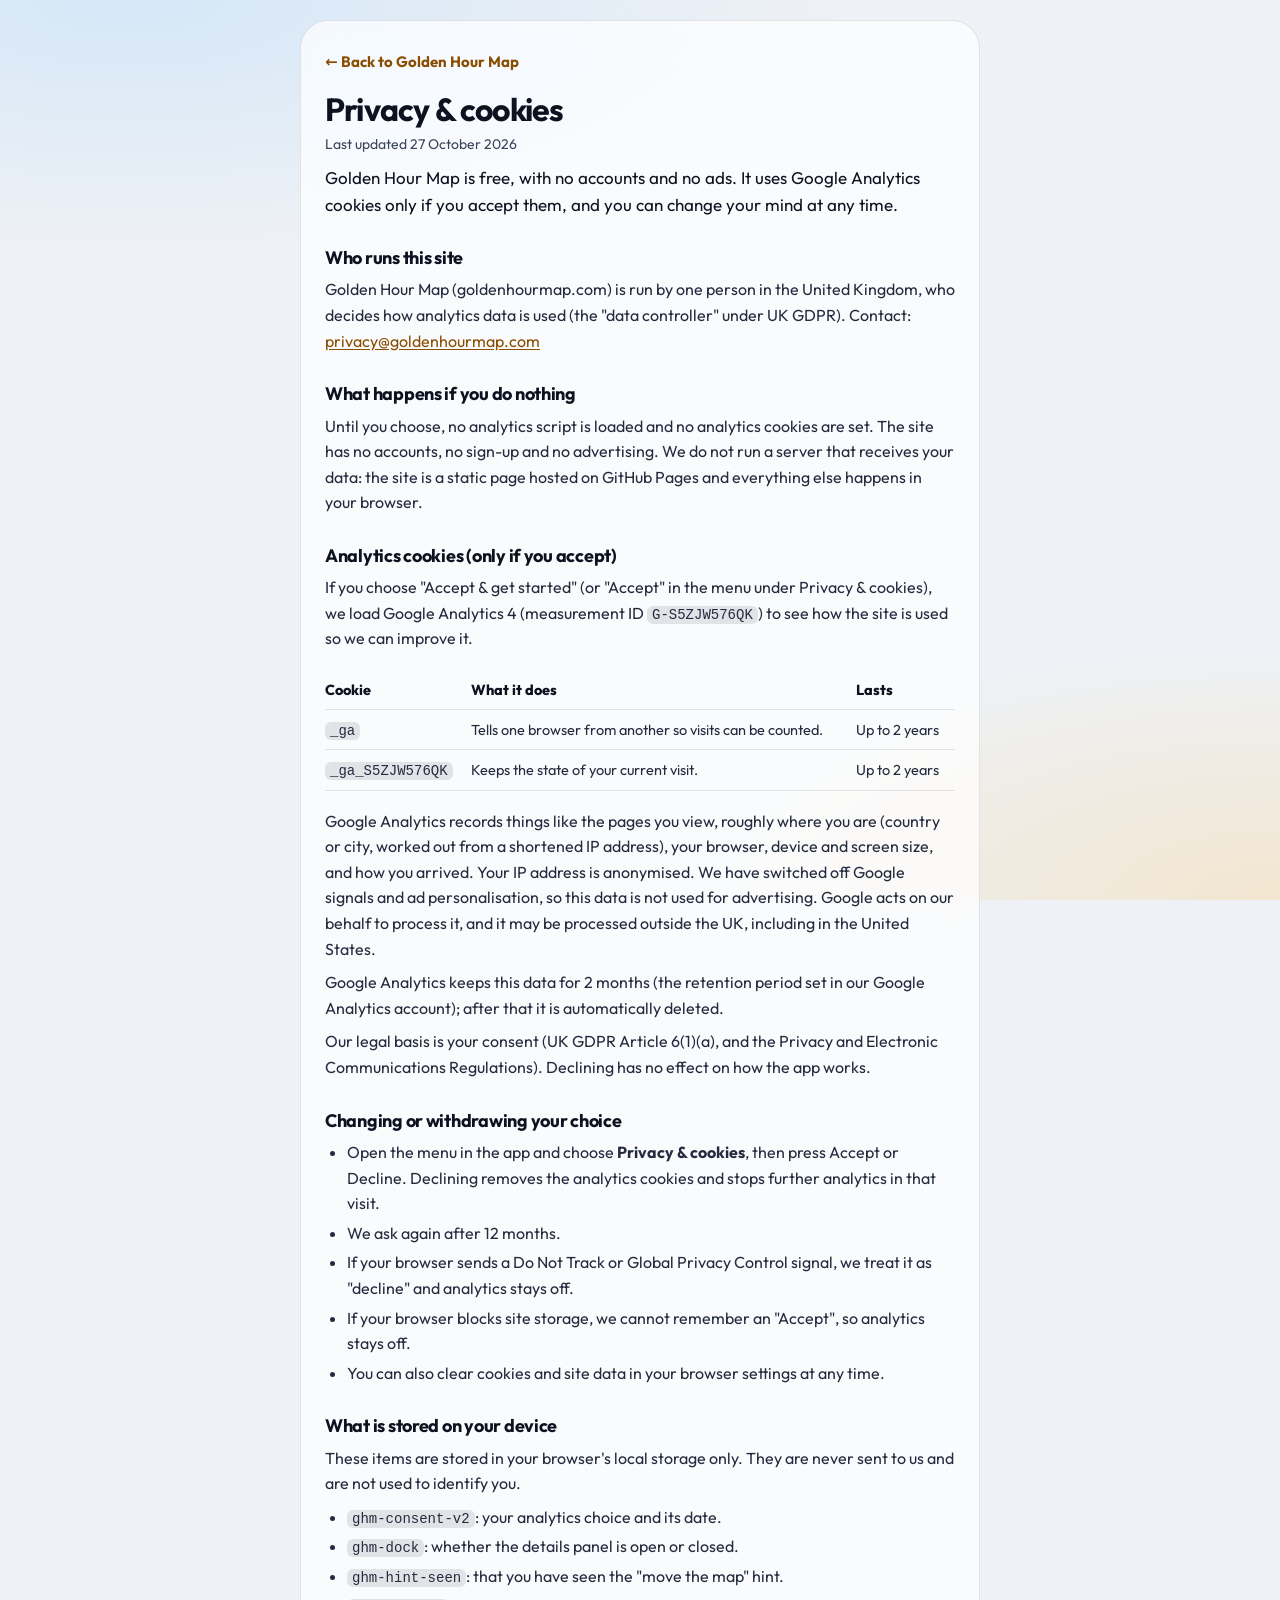
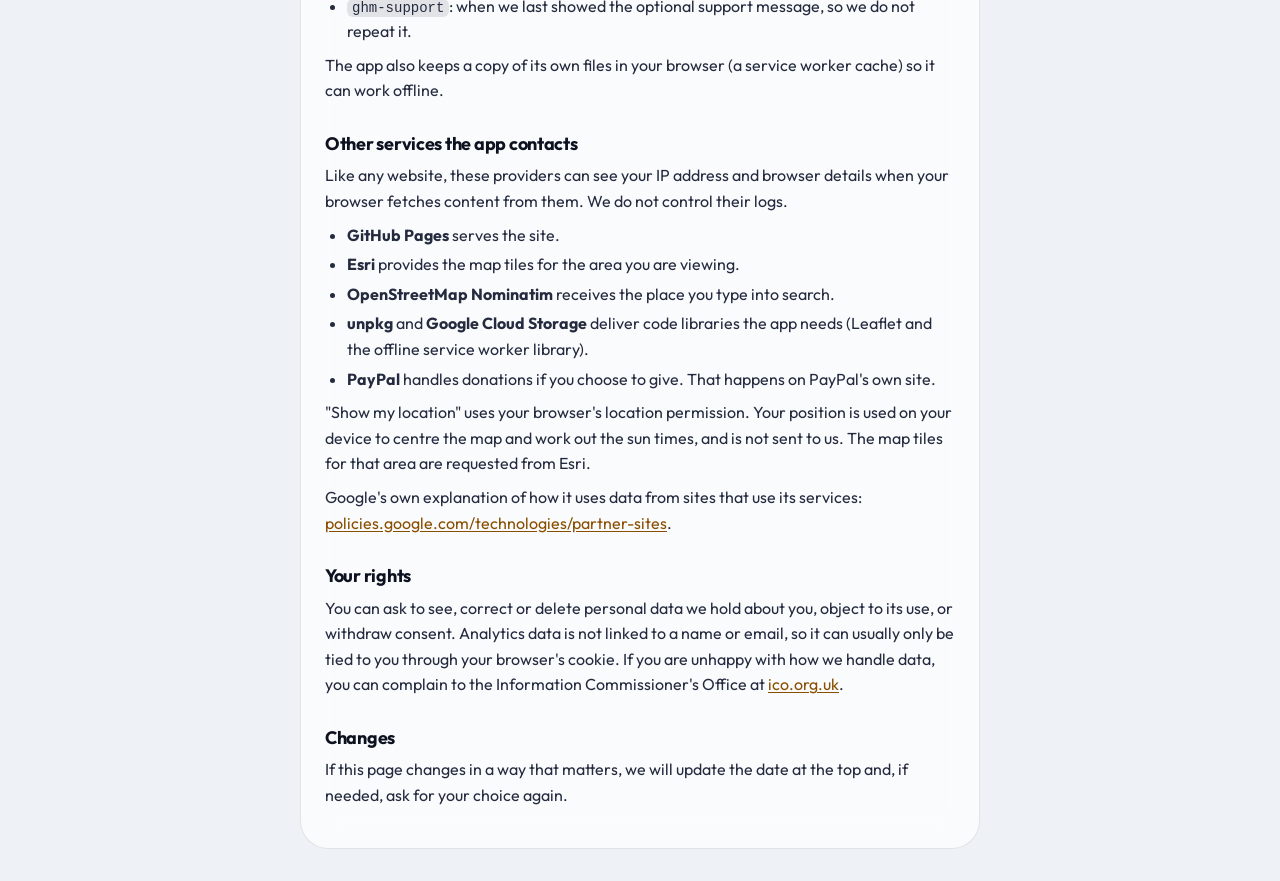
==== privacy.html @ 337a226b "Golden Hour Map v4.0" ====
<!DOCTYPE html>
<html lang="en-GB">

<head>
  <meta charset="utf-8" />
  <meta name="viewport" content="width=device-width, initial-scale=1.0, viewport-fit=cover" />
  <title>Privacy &amp; cookies - Golden Hour Map</title>
  <meta name="description" content="How Golden Hour Map handles your data: no accounts, no ads, and Google Analytics cookies only if you accept.">
  <meta name="robots" content="index, follow">
  <link rel="canonical" href="https://goldenhourmap.com/privacy.html">
  <meta name="color-scheme" content="light dark">
  <meta name="theme-color" content="#eef1f5" media="(prefers-color-scheme: light)">
  <meta name="theme-color" content="#12151d" media="(prefers-color-scheme: dark)">
  <link rel="manifest" href="/manifest.json">
  <link rel="apple-touch-icon" sizes="180x180" href="/apple-icon-180x180.png">
  <link rel="icon" type="image/png" sizes="32x32" href="/favicon-32x32.png">
  <link rel="icon" type="image/png" sizes="16x16" href="/favicon-16x16.png">
  <link rel="preload" href="/fonts/outfit-latin.woff2" as="font" type="font/woff2" crossorigin>
<style>
    :root {
      --bg: #eef1f5; --card: rgb(255 255 255 / 0.72); --edge: rgb(13 18 32 / 0.1);
      --text: #0d1220; --text-2: #242b3f; --text-3: #3b445a; --amber: #f5a00b; --amber-text: #8a4e00; --on-amber: #2a1700; --focus: #0b63ce;
    }
    @media (prefers-color-scheme: dark) {
      :root { --bg: #12151d; --card: rgb(32 37 50 / 0.72); --edge: rgb(255 255 255 / 0.12); --text: #f6f8fc; --text-2: #e6eaf3; --text-3: #c9d0df; --amber-text: #ffc45c; --focus: #8cc2ff; }
    }
    * { box-sizing: border-box; }
    @font-face { font-family: "Outfit"; font-style: normal; font-weight: 100 900; font-display: swap; src: url(/fonts/outfit-latin-ext.woff2) format("woff2"); unicode-range: U+0100-02BA, U+02BD-02C5, U+02C7-02CC, U+02CE-02D7, U+02DD-02FF, U+0304, U+0308, U+0329, U+1D00-1DBF, U+1E00-1E9F, U+1EF2-1EFF, U+2020, U+20A0-20AB, U+20AD-20C4, U+2113, U+2C60-2C7F, U+A720-A7FF; }
    @font-face { font-family: "Outfit"; font-style: normal; font-weight: 100 900; font-display: swap; src: url(/fonts/outfit-latin.woff2) format("woff2"); unicode-range: U+0000-00FF, U+0131, U+0152-0153, U+02BB-02BC, U+02C6, U+02DA, U+02DC, U+0304, U+0308, U+0329, U+2000-206F, U+20AC, U+2122, U+2191, U+2193, U+2212, U+2215, U+FEFF, U+FFFD; }
    html { -webkit-text-size-adjust: 100%; }
    body {
      margin: 0; min-height: 100vh; color: var(--text); background: var(--bg);
      background-image: radial-gradient(ellipse 80% 40% at 10% 0%, rgb(150 205 255 / 0.28), transparent 70%), radial-gradient(ellipse 70% 40% at 100% 100%, rgb(255 196 95 / 0.25), transparent 70%);
      background-attachment: fixed;
      font: 16px/1.6 "Outfit", system-ui, -apple-system, "Segoe UI", Roboto, "Helvetica Neue", Arial, sans-serif;
      padding: max(20px, env(safe-area-inset-top)) max(16px, env(safe-area-inset-right)) max(32px, env(safe-area-inset-bottom)) max(16px, env(safe-area-inset-left));
    }
    main { max-width: 680px; margin: 0 auto; padding: 28px 24px 32px; background: var(--card); border: 1px solid var(--edge); border-radius: 28px; -webkit-backdrop-filter: blur(18px) saturate(1.4); backdrop-filter: blur(18px) saturate(1.4); }
    @media (prefers-reduced-transparency: reduce) { main { background: var(--bg); -webkit-backdrop-filter: none; backdrop-filter: none; } }
    .back { display: inline-block; margin-bottom: 18px; font-weight: 700; font-size: 15px; color: var(--amber-text); text-decoration: none; border-radius: 6px; }
    .back:hover { text-decoration: underline; }
    h1 { margin: 0; font-size: 32px; line-height: 1.1; font-weight: 700; letter-spacing: -0.025em; }
    h2 { margin: 28px 0 6px; font-size: 18px; line-height: 1.3; font-weight: 700; letter-spacing: -0.015em; }
    p, li { color: var(--text-2); }
    p { margin: 8px 0; }
    ul { margin: 8px 0; padding-left: 22px; }
    li { margin: 4px 0; }
    .updated { margin-top: 6px; font-size: 14px; color: var(--text-3); }
    .lead { font-size: 17px; color: var(--text); }
    a { color: var(--amber-text); text-underline-offset: 2px; }
    a:focus-visible { outline: 3px solid var(--focus); outline-offset: 2px; border-radius: 4px; }
    code { font: 14px ui-monospace, SFMono-Regular, Menlo, Consolas, monospace; padding: 1px 5px; border-radius: 6px; background: var(--edge); }
    table { width: 100%; margin: 10px 0; border-collapse: collapse; font-size: 14.5px; }
    th, td { padding: 8px 10px 8px 0; text-align: left; vertical-align: top; border-bottom: 1px solid var(--edge); color: var(--text-2); }
    th { color: var(--text); font-weight: 750; }
    .wrap { overflow-x: auto; }
    @media (max-width: 480px) { main { padding: 22px 18px 26px; border-radius: 24px; } h1 { font-size: 28px; } }
  </style>
</head>

<body>
  <main>
    <a class="back" href="/">&larr; Back to Golden Hour Map</a>
    <h1>Privacy &amp; cookies</h1>
    <p class="updated">Last updated 27 October 2026</p>

    <p class="lead">Golden Hour Map is free, with no accounts and no ads. It uses Google Analytics cookies only if you accept them, and you can change your mind at any time.</p>

    <h2>Who runs this site</h2>
    <p>Golden Hour Map (goldenhourmap.com) is run by one person in the United Kingdom, who decides how analytics data is used (the "data controller" under UK GDPR). Contact: <a href="mailto:privacy@goldenhourmap.com">privacy@goldenhourmap.com</a></p>

    <h2>What happens if you do nothing</h2>
    <p>Until you choose, no analytics script is loaded and no analytics cookies are set. The site has no accounts, no sign-up and no advertising. We do not run a server that receives your data: the site is a static page hosted on GitHub Pages and everything else happens in your browser.</p>

    <h2>Analytics cookies (only if you accept)</h2>
    <p>If you choose "Accept &amp; get started" (or "Accept" in the menu under Privacy &amp; cookies), we load Google Analytics 4 (measurement ID <code>G-S5ZJW576QK</code>) to see how the site is used so we can improve it.</p>
    <div class="wrap">
      <table>
        <thead><tr><th>Cookie</th><th>What it does</th><th>Lasts</th></tr></thead>
        <tbody>
          <tr><td><code>_ga</code></td><td>Tells one browser from another so visits can be counted.</td><td>Up to 2 years</td></tr>
          <tr><td><code>_ga_S5ZJW576QK</code></td><td>Keeps the state of your current visit.</td><td>Up to 2 years</td></tr>
        </tbody>
      </table>
    </div>
    <p>Google Analytics records things like the pages you view, roughly where you are (country or city, worked out from a shortened IP address), your browser, device and screen size, and how you arrived. Your IP address is anonymised. We have switched off Google signals and ad personalisation, so this data is not used for advertising. Google acts on our behalf to process it, and it may be processed outside the UK, including in the United States.</p>
    <p>Google Analytics keeps this data for 2 months (the retention period set in our Google Analytics account); after that it is automatically deleted.</p>
    <p>Our legal basis is your consent (UK GDPR Article 6(1)(a), and the Privacy and Electronic Communications Regulations). Declining has no effect on how the app works.</p>

    <h2>Changing or withdrawing your choice</h2>
    <ul>
      <li>Open the menu in the app and choose <strong>Privacy &amp; cookies</strong>, then press Accept or Decline. Declining removes the analytics cookies and stops further analytics in that visit.</li>
      <li>We ask again after 12 months.</li>
      <li>If your browser sends a Do Not Track or Global Privacy Control signal, we treat it as "decline" and analytics stays off.</li>
      <li>If your browser blocks site storage, we cannot remember an "Accept", so analytics stays off.</li>
      <li>You can also clear cookies and site data in your browser settings at any time.</li>
    </ul>

    <h2>What is stored on your device</h2>
    <p>These items are stored in your browser's local storage only. They are never sent to us and are not used to identify you.</p>
    <ul>
      <li><code>ghm-consent-v2</code>: your analytics choice and its date.</li>
      <li><code>ghm-dock</code>: whether the details panel is open or closed.</li>
      <li><code>ghm-hint-seen</code>: that you have seen the "move the map" hint.</li>
      <li><code>ghm-support</code>: when we last showed the optional support message, so we do not repeat it.</li>
    </ul>
    <p>The app also keeps a copy of its own files in your browser (a service worker cache) so it can work offline.</p>

    <h2>Other services the app contacts</h2>
    <p>Like any website, these providers can see your IP address and browser details when your browser fetches content from them. We do not control their logs.</p>
    <ul>
      <li><strong>GitHub Pages</strong> serves the site.</li>
      <li><strong>Esri</strong> provides the map tiles for the area you are viewing.</li>
      <li><strong>OpenStreetMap Nominatim</strong> receives the place you type into search.</li>
      <li><strong>unpkg</strong> and <strong>Google Cloud Storage</strong> deliver code libraries the app needs (Leaflet and the offline service worker library).</li>
      <li><strong>PayPal</strong> handles donations if you choose to give. That happens on PayPal's own site.</li>
    </ul>
    <p>"Show my location" uses your browser's location permission. Your position is used on your device to centre the map and work out the sun times, and is not sent to us. The map tiles for that area are requested from Esri.</p>
    <p>Google's own explanation of how it uses data from sites that use its services: <a href="https://policies.google.com/technologies/partner-sites" target="_blank" rel="noopener noreferrer">policies.google.com/technologies/partner-sites</a>.</p>

    <h2>Your rights</h2>
    <p>You can ask to see, correct or delete personal data we hold about you, object to its use, or withdraw consent. Analytics data is not linked to a name or email, so it can usually only be tied to you through your browser's cookie. If you are unhappy with how we handle data, you can complain to the Information Commissioner's Office at <a href="https://ico.org.uk/make-a-complaint/" target="_blank" rel="noopener noreferrer">ico.org.uk</a>.</p>

    <h2>Changes</h2>
    <p>If this page changes in a way that matters, we will update the date at the top and, if needed, ask for your choice again.</p>
  </main>
</body>

</html>
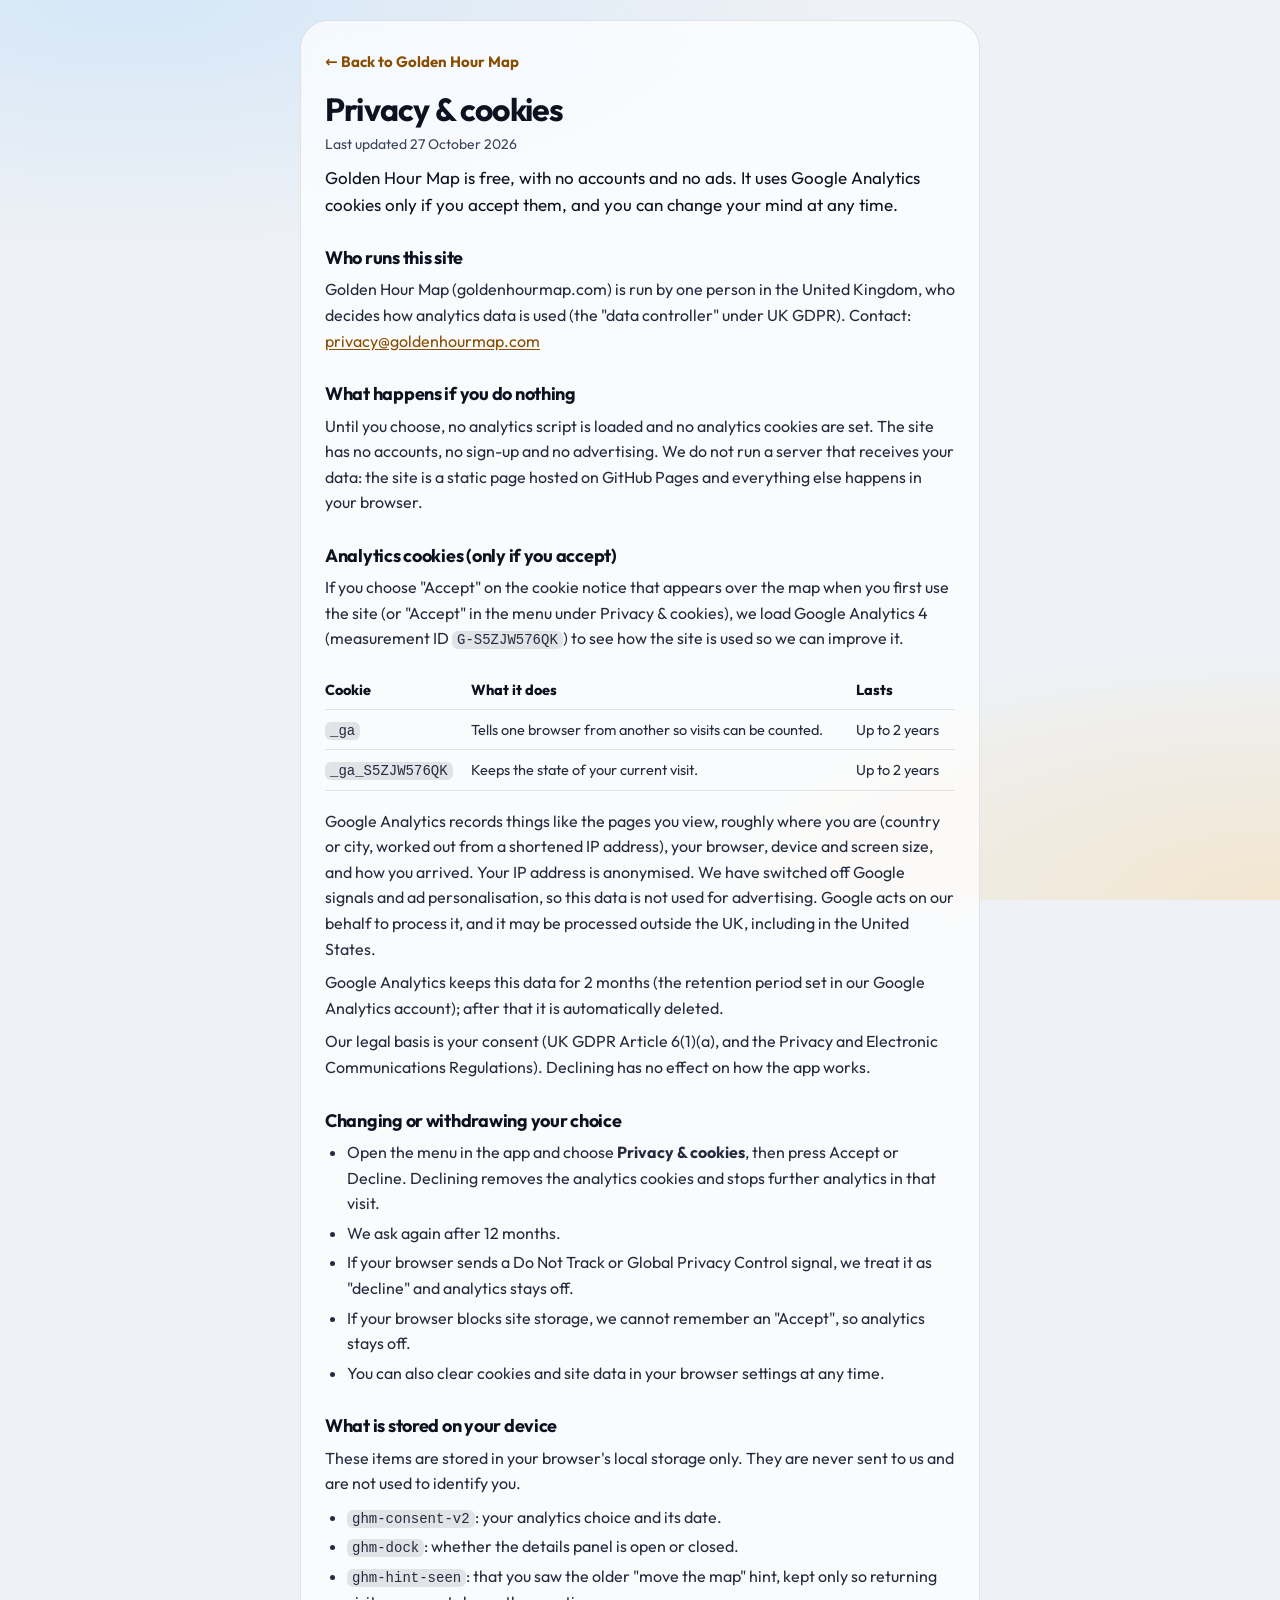
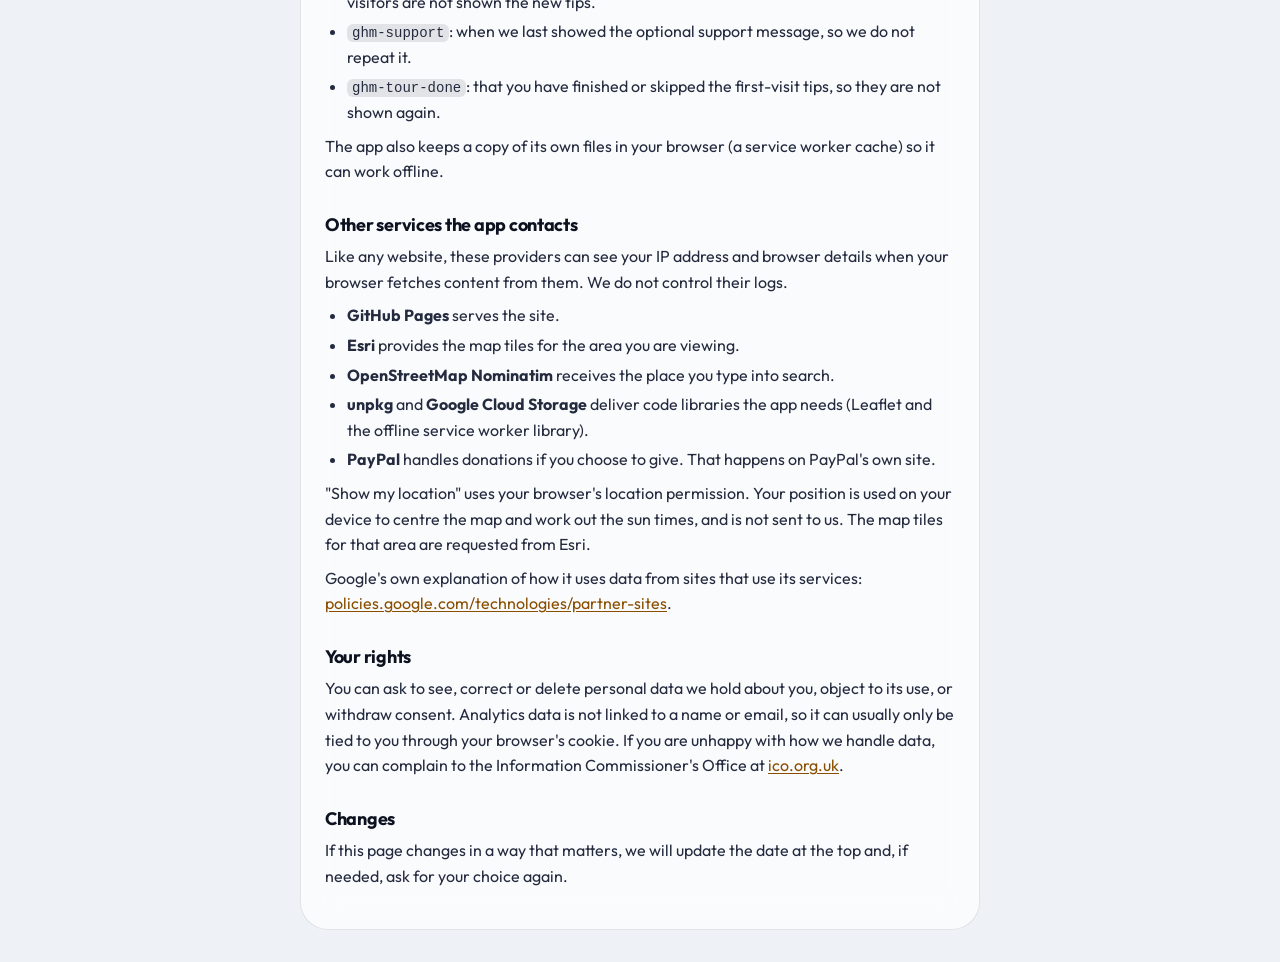
==== commit 872fd6f3: "v4.1.1: sun guide lines, onboarding tour, liquid glass, new start card, fullscreen layout" ====
--- a/privacy.html
+++ b/privacy.html
@@ -16,8 +16,7 @@
   <link rel="icon" type="image/png" sizes="32x32" href="/favicon-32x32.png">
   <link rel="icon" type="image/png" sizes="16x16" href="/favicon-16x16.png">
   <link rel="preload" href="/fonts/outfit-latin.woff2" as="font" type="font/woff2" crossorigin>
-<style>
-    :root {
+<style>    :root {
       --bg: #eef1f5; --card: rgb(255 255 255 / 0.72); --edge: rgb(13 18 32 / 0.1);
       --text: #0d1220; --text-2: #242b3f; --text-3: #3b445a; --amber: #f5a00b; --amber-text: #8a4e00; --on-amber: #2a1700; --focus: #0b63ce;
     }
@@ -55,7 +54,7 @@
     th { color: var(--text); font-weight: 750; }
     .wrap { overflow-x: auto; }
     @media (max-width: 480px) { main { padding: 22px 18px 26px; border-radius: 24px; } h1 { font-size: 28px; } }
-  </style>
+</style>
 </head>
 
 <body>
@@ -73,7 +72,7 @@
     <p>Until you choose, no analytics script is loaded and no analytics cookies are set. The site has no accounts, no sign-up and no advertising. We do not run a server that receives your data: the site is a static page hosted on GitHub Pages and everything else happens in your browser.</p>
 
     <h2>Analytics cookies (only if you accept)</h2>
-    <p>If you choose "Accept &amp; get started" (or "Accept" in the menu under Privacy &amp; cookies), we load Google Analytics 4 (measurement ID <code>G-S5ZJW576QK</code>) to see how the site is used so we can improve it.</p>
+    <p>If you choose "Accept" on the cookie notice that appears over the map when you first use the site (or "Accept" in the menu under Privacy &amp; cookies), we load Google Analytics 4 (measurement ID <code>G-S5ZJW576QK</code>) to see how the site is used so we can improve it.</p>
     <div class="wrap">
       <table>
         <thead><tr><th>Cookie</th><th>What it does</th><th>Lasts</th></tr></thead>
@@ -101,8 +100,9 @@
     <ul>
       <li><code>ghm-consent-v2</code>: your analytics choice and its date.</li>
       <li><code>ghm-dock</code>: whether the details panel is open or closed.</li>
-      <li><code>ghm-hint-seen</code>: that you have seen the "move the map" hint.</li>
+      <li><code>ghm-hint-seen</code>: that you saw the older "move the map" hint, kept only so returning visitors are not shown the new tips.</li>
       <li><code>ghm-support</code>: when we last showed the optional support message, so we do not repeat it.</li>
+      <li><code>ghm-tour-done</code>: that you have finished or skipped the first-visit tips, so they are not shown again.</li>
     </ul>
     <p>The app also keeps a copy of its own files in your browser (a service worker cache) so it can work offline.</p>
 
@@ -126,4 +126,4 @@
   </main>
 </body>
 
-</html>+</html>
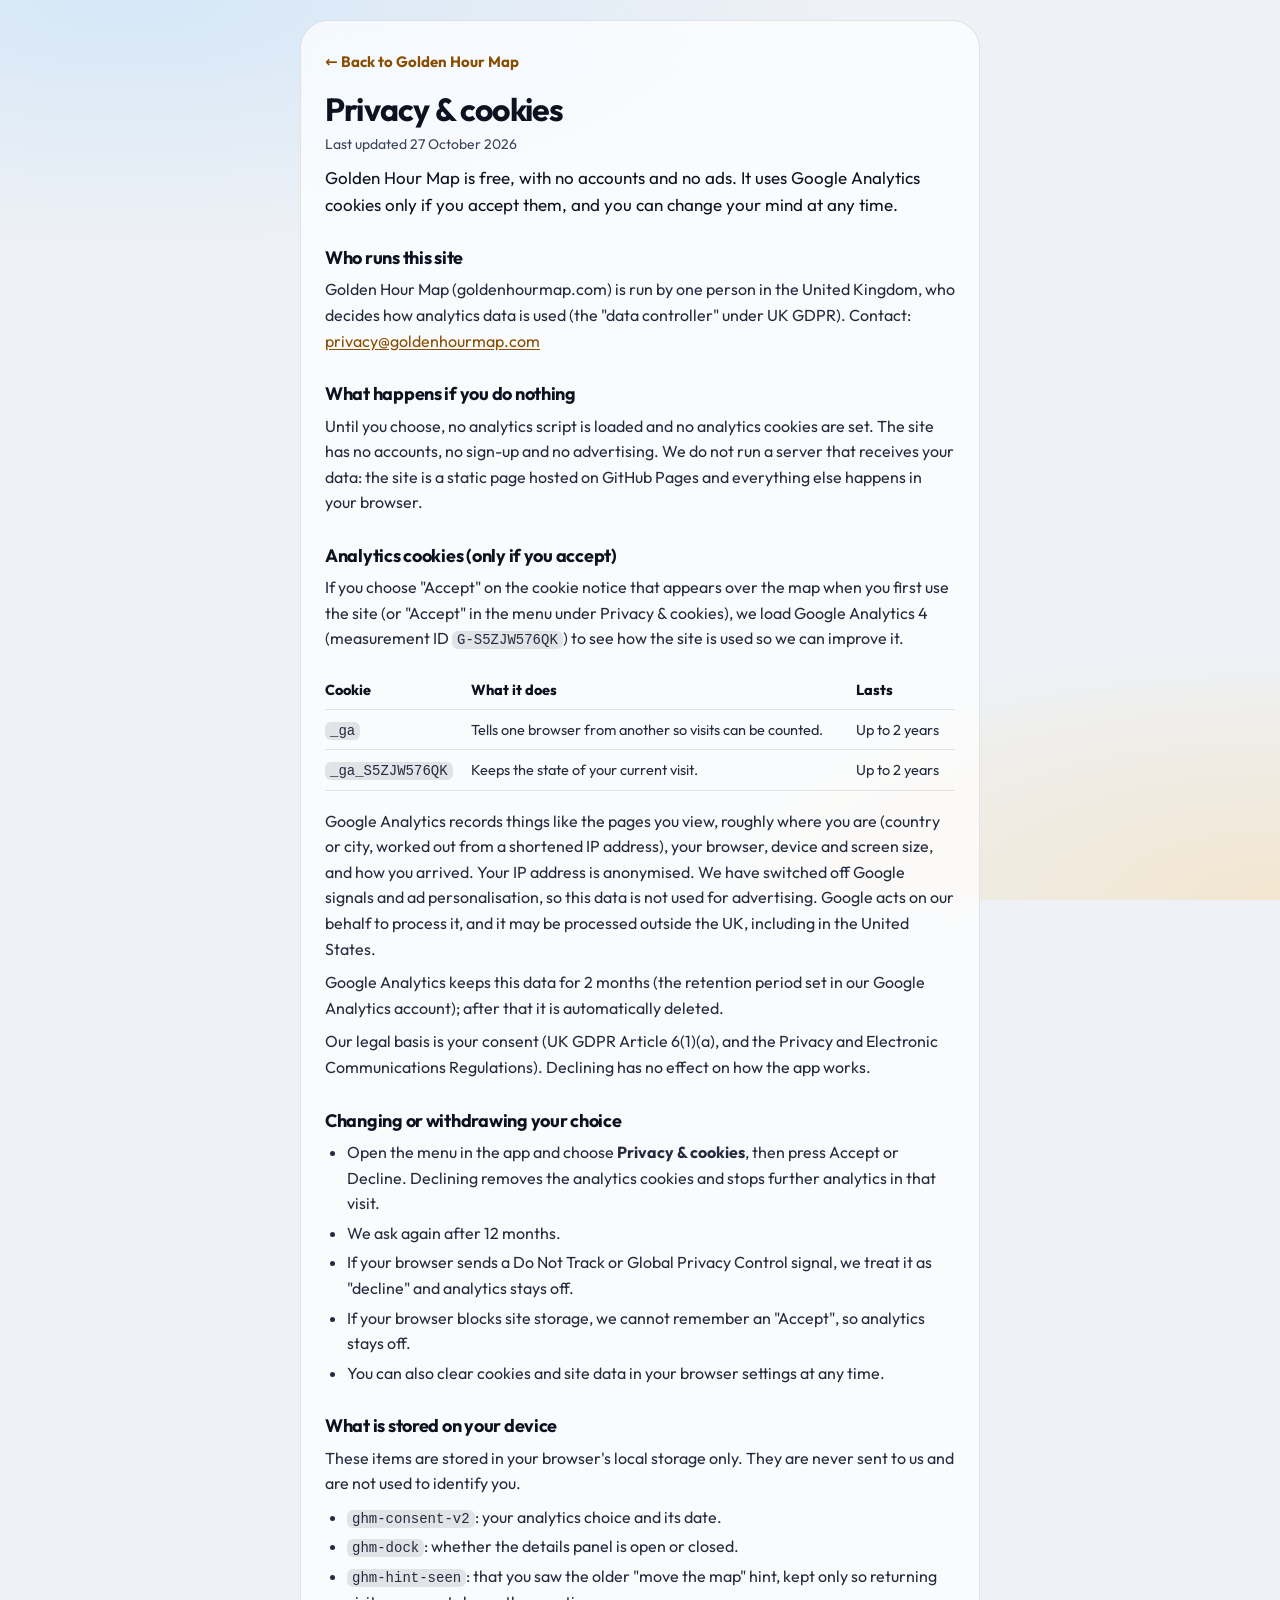
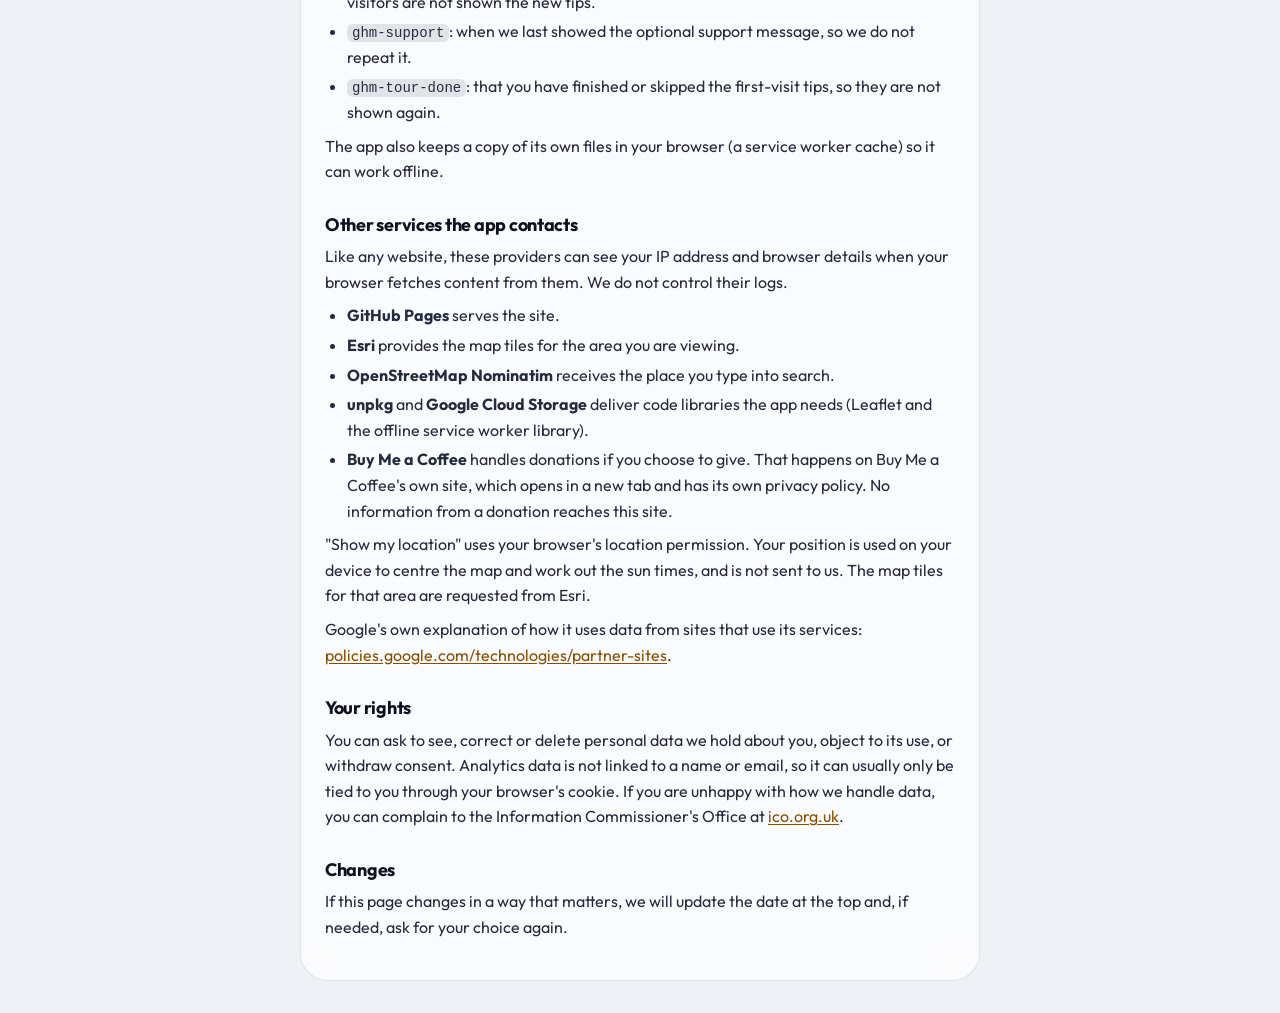
==== commit fa0de6a5: "v4.1.2: Buy Me a Coffee support, iOS bottom colour, no text selection on touch, card video fade, Sup" ====
--- a/privacy.html
+++ b/privacy.html
@@ -113,7 +113,7 @@
       <li><strong>Esri</strong> provides the map tiles for the area you are viewing.</li>
       <li><strong>OpenStreetMap Nominatim</strong> receives the place you type into search.</li>
       <li><strong>unpkg</strong> and <strong>Google Cloud Storage</strong> deliver code libraries the app needs (Leaflet and the offline service worker library).</li>
-      <li><strong>PayPal</strong> handles donations if you choose to give. That happens on PayPal's own site.</li>
+      <li><strong>Buy Me a Coffee</strong> handles donations if you choose to give. That happens on Buy Me a Coffee's own site, which opens in a new tab and has its own privacy policy. No information from a donation reaches this site.</li>
     </ul>
     <p>"Show my location" uses your browser's location permission. Your position is used on your device to centre the map and work out the sun times, and is not sent to us. The map tiles for that area are requested from Esri.</p>
     <p>Google's own explanation of how it uses data from sites that use its services: <a href="https://policies.google.com/technologies/partner-sites" target="_blank" rel="noopener noreferrer">policies.google.com/technologies/partner-sites</a>.</p>
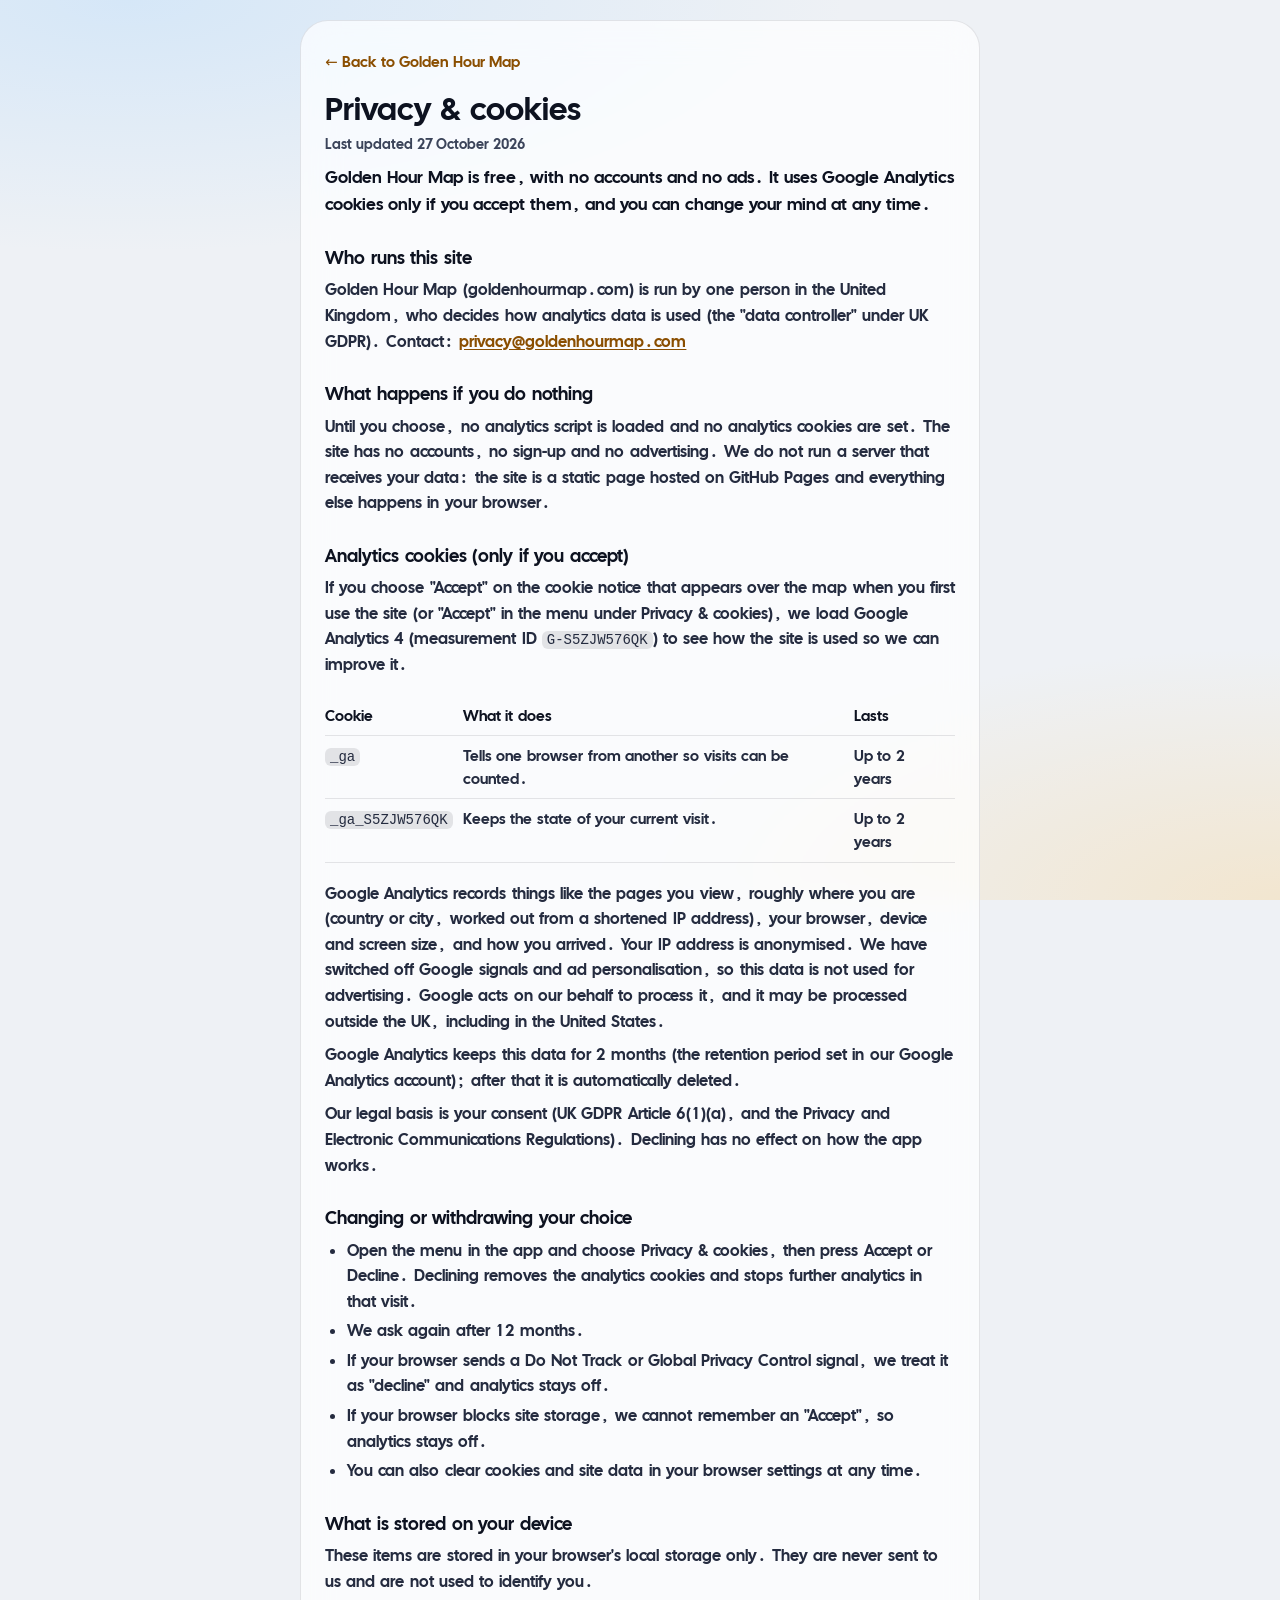
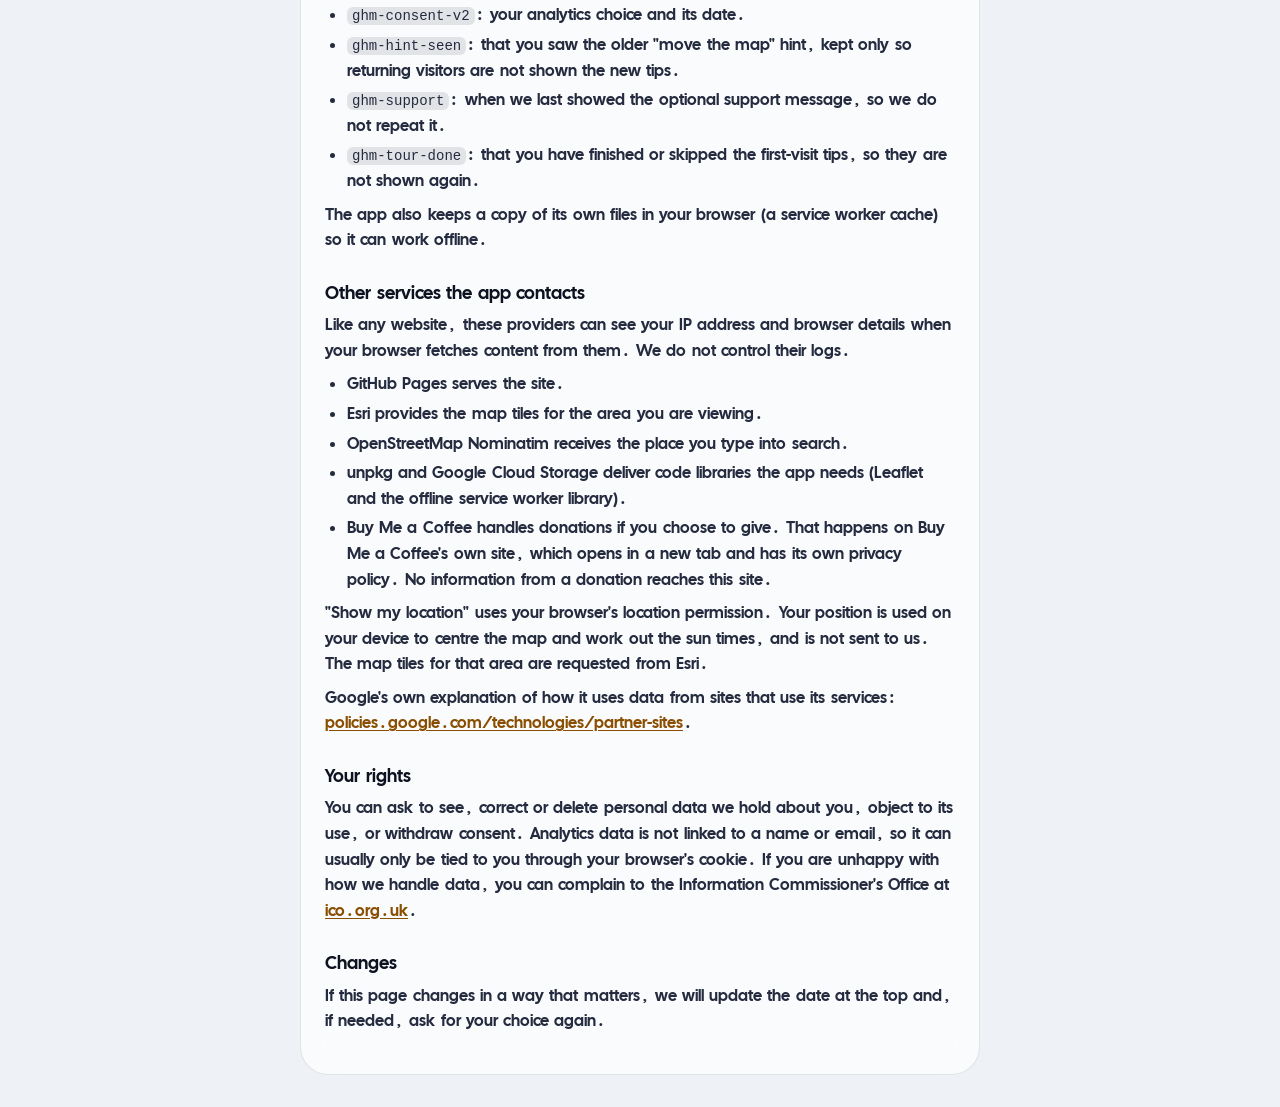
==== commit 2a2620c9: "v4.1.4: Cal Sans site-wide, Apple-style start card, today dot Self-hosted Cal Sans (OFL) as the main" ====
--- a/privacy.html
+++ b/privacy.html
@@ -15,7 +15,7 @@
   <link rel="apple-touch-icon" sizes="180x180" href="/apple-icon-180x180.png">
   <link rel="icon" type="image/png" sizes="32x32" href="/favicon-32x32.png">
   <link rel="icon" type="image/png" sizes="16x16" href="/favicon-16x16.png">
-  <link rel="preload" href="/fonts/outfit-latin.woff2" as="font" type="font/woff2" crossorigin>
+  <link rel="preload" href="/fonts/calsans-latin.woff2" as="font" type="font/woff2" crossorigin>
 <style>    :root {
       --bg: #eef1f5; --card: rgb(255 255 255 / 0.72); --edge: rgb(13 18 32 / 0.1);
       --text: #0d1220; --text-2: #242b3f; --text-3: #3b445a; --amber: #f5a00b; --amber-text: #8a4e00; --on-amber: #2a1700; --focus: #0b63ce;
@@ -24,22 +24,28 @@
       :root { --bg: #12151d; --card: rgb(32 37 50 / 0.72); --edge: rgb(255 255 255 / 0.12); --text: #f6f8fc; --text-2: #e6eaf3; --text-3: #c9d0df; --amber-text: #ffc45c; --focus: #8cc2ff; }
     }
     * { box-sizing: border-box; }
+    @font-face { font-family: "Cal Sans"; font-style: normal; font-weight: 400; font-display: swap; src: url(/fonts/calsans-latin-ext.woff2) format("woff2"); unicode-range: U+0100-02BA, U+02BD-02C5, U+02C7-02CC, U+02CE-02D7, U+02DD-02FF, U+0304, U+0308, U+0329, U+1D00-1DBF, U+1E00-1E9F, U+1EF2-1EFF, U+2020, U+20A0-20AB, U+20AD-20C4, U+2113, U+2C60-2C7F, U+A720-A7FF; }
+    @font-face { font-family: "Cal Sans"; font-style: normal; font-weight: 400; font-display: swap; src: url(/fonts/calsans-latin.woff2) format("woff2"); unicode-range: U+0000-00FF, U+0131, U+0152-0153, U+02BB-02BC, U+02C6, U+02DA, U+02DC, U+0304, U+0308, U+0329, U+2000-206F, U+20AC, U+2122, U+2191, U+2193, U+2212, U+2215, U+FEFF, U+FFFD; }
     @font-face { font-family: "Outfit"; font-style: normal; font-weight: 100 900; font-display: swap; src: url(/fonts/outfit-latin-ext.woff2) format("woff2"); unicode-range: U+0100-02BA, U+02BD-02C5, U+02C7-02CC, U+02CE-02D7, U+02DD-02FF, U+0304, U+0308, U+0329, U+1D00-1DBF, U+1E00-1E9F, U+1EF2-1EFF, U+2020, U+20A0-20AB, U+20AD-20C4, U+2113, U+2C60-2C7F, U+A720-A7FF; }
     @font-face { font-family: "Outfit"; font-style: normal; font-weight: 100 900; font-display: swap; src: url(/fonts/outfit-latin.woff2) format("woff2"); unicode-range: U+0000-00FF, U+0131, U+0152-0153, U+02BB-02BC, U+02C6, U+02DA, U+02DC, U+0304, U+0308, U+0329, U+2000-206F, U+20AC, U+2122, U+2191, U+2193, U+2212, U+2215, U+FEFF, U+FFFD; }
     html { -webkit-text-size-adjust: 100%; }
+    :where(h1, h2, h3, p, li, a, th, td, button) { word-spacing: -0.3em; }
     body {
       margin: 0; min-height: 100vh; color: var(--text); background: var(--bg);
       background-image: radial-gradient(ellipse 80% 40% at 10% 0%, rgb(150 205 255 / 0.28), transparent 70%), radial-gradient(ellipse 70% 40% at 100% 100%, rgb(255 196 95 / 0.25), transparent 70%);
       background-attachment: fixed;
-      font: 16px/1.6 "Outfit", system-ui, -apple-system, "Segoe UI", Roboto, "Helvetica Neue", Arial, sans-serif;
+      font: 16px/1.6 "Cal Sans", "Outfit", system-ui, -apple-system, "Segoe UI", Roboto, "Helvetica Neue", Arial, sans-serif;
+      font-synthesis: none;
+      word-spacing: -0.3em;
+      font-variant-numeric: tabular-nums;
       padding: max(20px, env(safe-area-inset-top)) max(16px, env(safe-area-inset-right)) max(32px, env(safe-area-inset-bottom)) max(16px, env(safe-area-inset-left));
     }
     main { max-width: 680px; margin: 0 auto; padding: 28px 24px 32px; background: var(--card); border: 1px solid var(--edge); border-radius: 28px; -webkit-backdrop-filter: blur(18px) saturate(1.4); backdrop-filter: blur(18px) saturate(1.4); }
     @media (prefers-reduced-transparency: reduce) { main { background: var(--bg); -webkit-backdrop-filter: none; backdrop-filter: none; } }
-    .back { display: inline-block; margin-bottom: 18px; font-weight: 700; font-size: 15px; color: var(--amber-text); text-decoration: none; border-radius: 6px; }
+    .back { display: inline-block; margin-bottom: 18px; font-weight: 400; font-size: 15px; color: var(--amber-text); text-decoration: none; border-radius: 6px; }
     .back:hover { text-decoration: underline; }
-    h1 { margin: 0; font-size: 32px; line-height: 1.1; font-weight: 700; letter-spacing: -0.025em; }
-    h2 { margin: 28px 0 6px; font-size: 18px; line-height: 1.3; font-weight: 700; letter-spacing: -0.015em; }
+    h1 { margin: 0; font-size: 32px; line-height: 1.1; font-weight: 400; letter-spacing: 0; }
+    h2 { margin: 28px 0 6px; font-size: 18px; line-height: 1.3; font-weight: 400; letter-spacing: 0; }
     p, li { color: var(--text-2); }
     p { margin: 8px 0; }
     ul { margin: 8px 0; padding-left: 22px; }
@@ -51,7 +57,7 @@
     code { font: 14px ui-monospace, SFMono-Regular, Menlo, Consolas, monospace; padding: 1px 5px; border-radius: 6px; background: var(--edge); }
     table { width: 100%; margin: 10px 0; border-collapse: collapse; font-size: 14.5px; }
     th, td { padding: 8px 10px 8px 0; text-align: left; vertical-align: top; border-bottom: 1px solid var(--edge); color: var(--text-2); }
-    th { color: var(--text); font-weight: 750; }
+    th { color: var(--text); font-weight: 400; }
     .wrap { overflow-x: auto; }
     @media (max-width: 480px) { main { padding: 22px 18px 26px; border-radius: 24px; } h1 { font-size: 28px; } }
 </style>
@@ -99,7 +105,6 @@
     <p>These items are stored in your browser's local storage only. They are never sent to us and are not used to identify you.</p>
     <ul>
       <li><code>ghm-consent-v2</code>: your analytics choice and its date.</li>
-      <li><code>ghm-dock</code>: whether the details panel is open or closed.</li>
       <li><code>ghm-hint-seen</code>: that you saw the older "move the map" hint, kept only so returning visitors are not shown the new tips.</li>
       <li><code>ghm-support</code>: when we last showed the optional support message, so we do not repeat it.</li>
       <li><code>ghm-tour-done</code>: that you have finished or skipped the first-visit tips, so they are not shown again.</li>
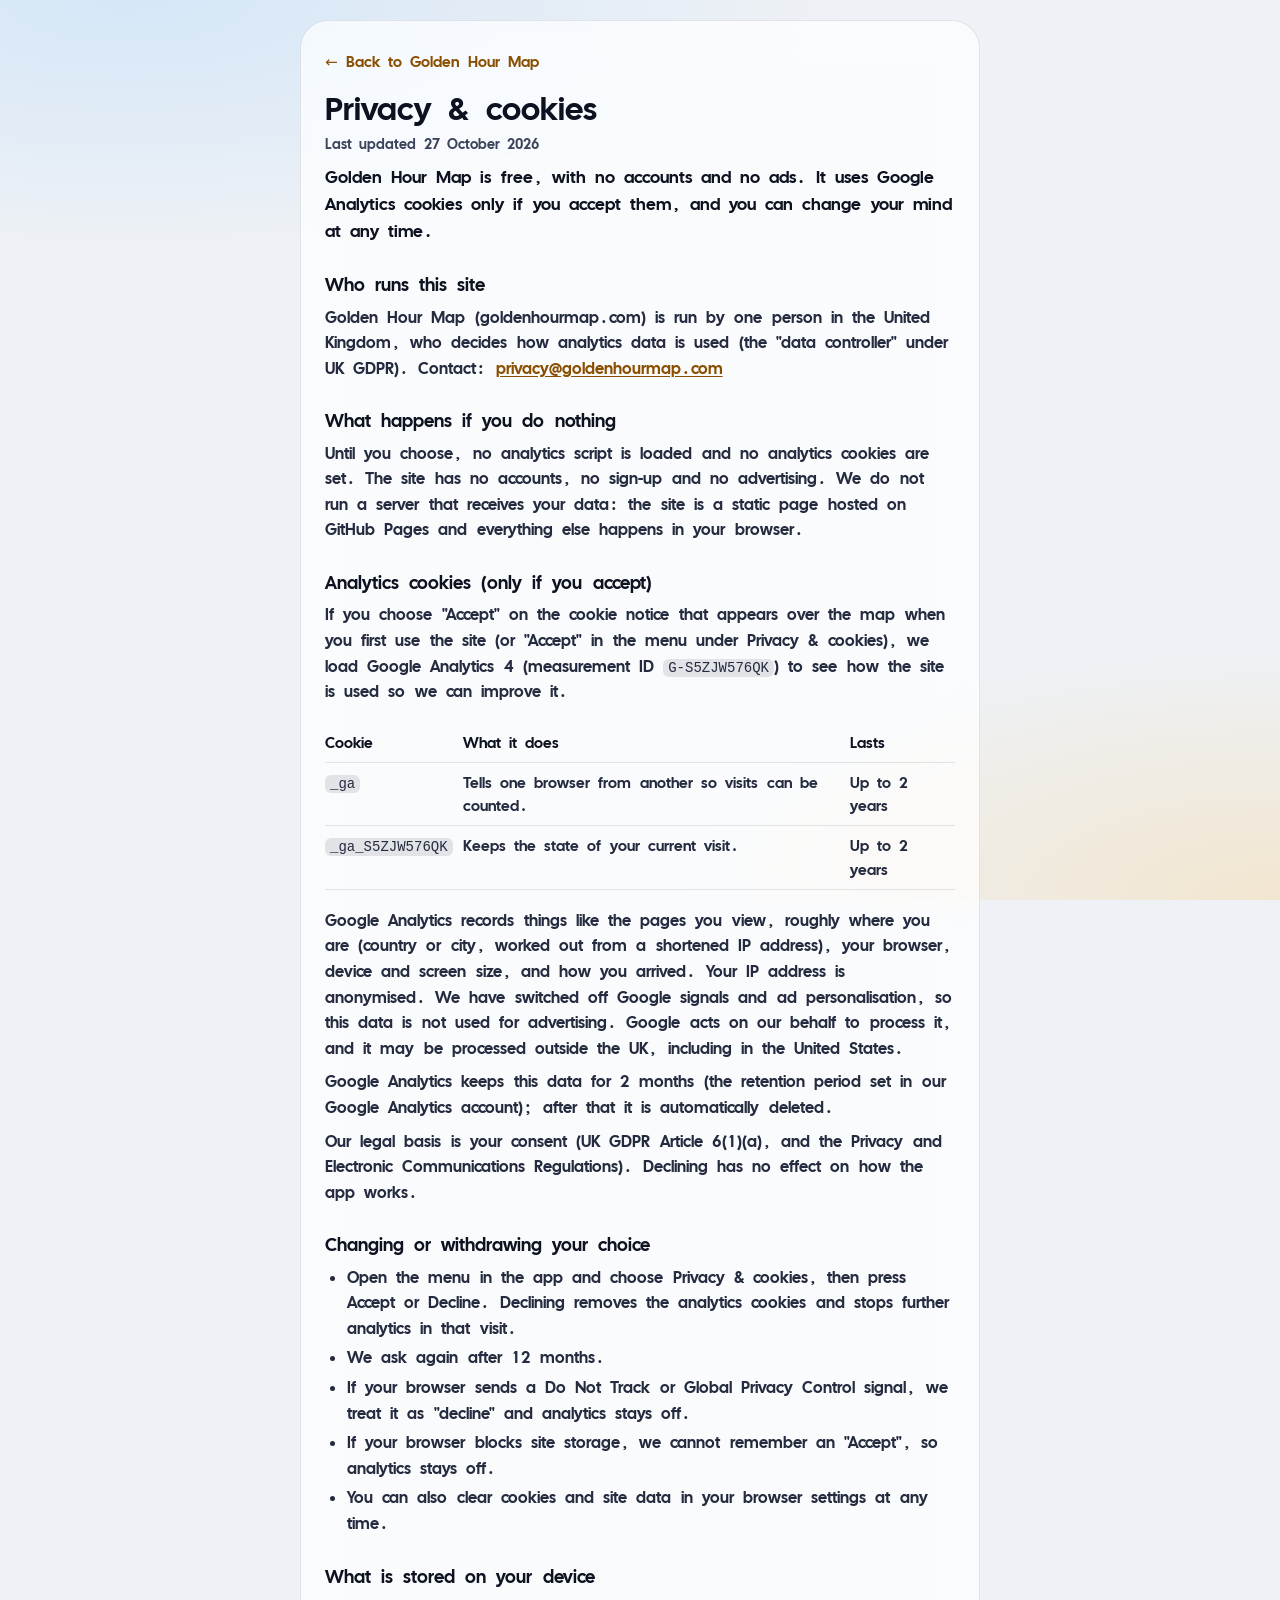
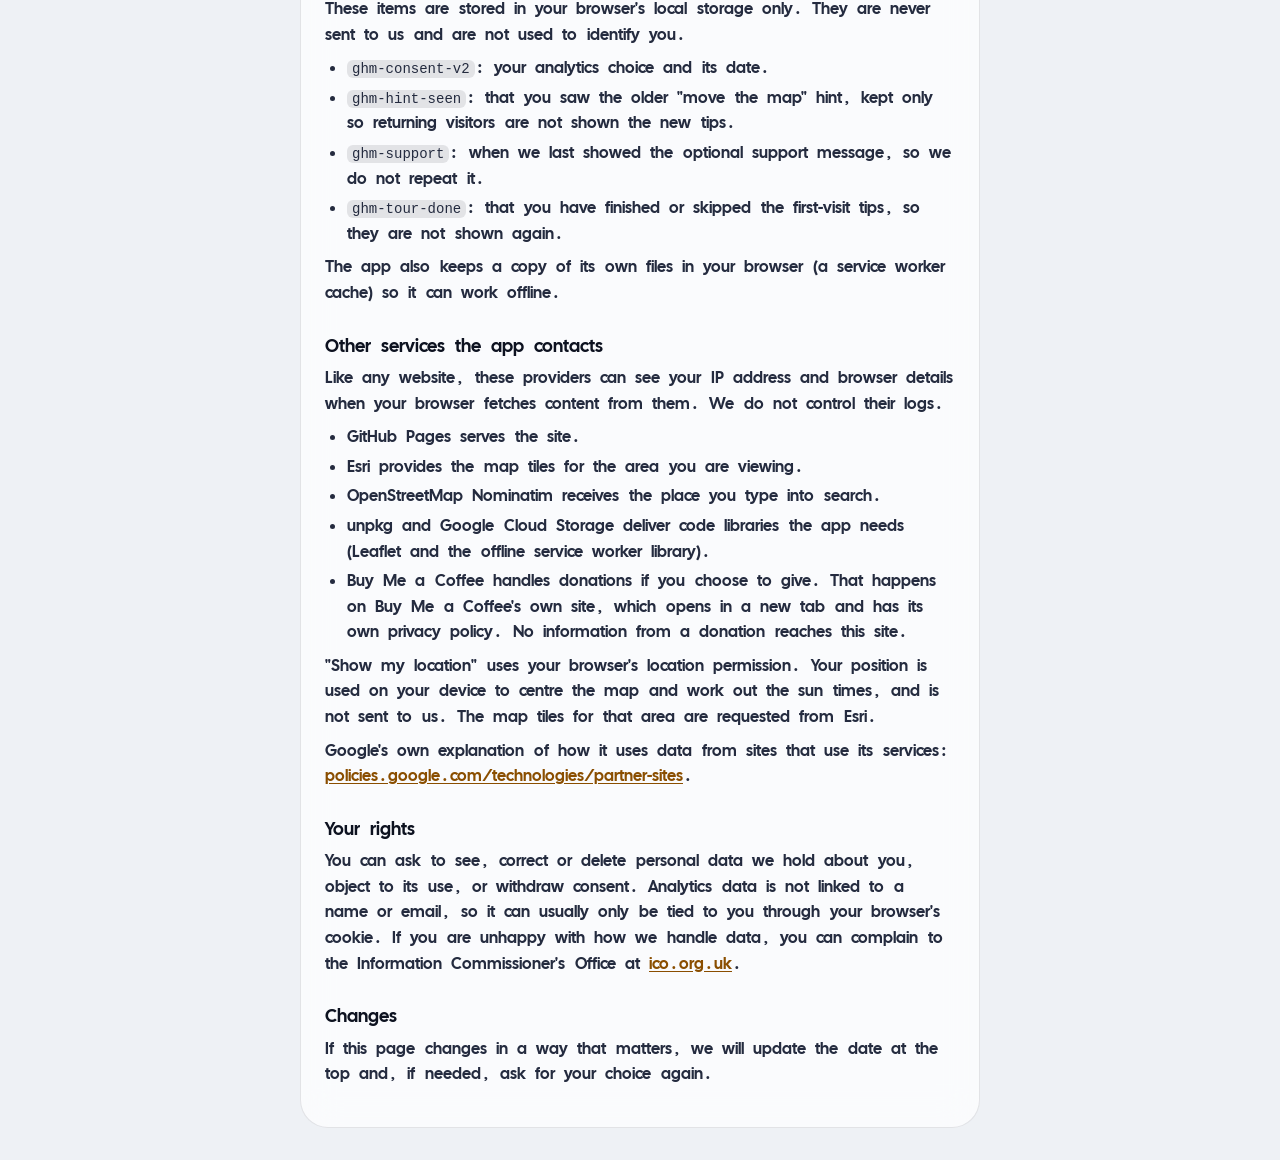
==== commit e2dfbee3: "v4.1.5: fix word spacing (words touching on mobile)" ====
--- a/privacy.html
+++ b/privacy.html
@@ -29,14 +29,14 @@
     @font-face { font-family: "Outfit"; font-style: normal; font-weight: 100 900; font-display: swap; src: url(/fonts/outfit-latin-ext.woff2) format("woff2"); unicode-range: U+0100-02BA, U+02BD-02C5, U+02C7-02CC, U+02CE-02D7, U+02DD-02FF, U+0304, U+0308, U+0329, U+1D00-1DBF, U+1E00-1E9F, U+1EF2-1EFF, U+2020, U+20A0-20AB, U+20AD-20C4, U+2113, U+2C60-2C7F, U+A720-A7FF; }
     @font-face { font-family: "Outfit"; font-style: normal; font-weight: 100 900; font-display: swap; src: url(/fonts/outfit-latin.woff2) format("woff2"); unicode-range: U+0000-00FF, U+0131, U+0152-0153, U+02BB-02BC, U+02C6, U+02DA, U+02DC, U+0304, U+0308, U+0329, U+2000-206F, U+20AC, U+2122, U+2191, U+2193, U+2212, U+2215, U+FEFF, U+FFFD; }
     html { -webkit-text-size-adjust: 100%; }
-    :where(h1, h2, h3, p, li, a, th, td, button) { word-spacing: -0.3em; }
+    :where(h1, h2, h3, p, li, a, th, td, button) { word-spacing: -0.05em; }
     body {
       margin: 0; min-height: 100vh; color: var(--text); background: var(--bg);
       background-image: radial-gradient(ellipse 80% 40% at 10% 0%, rgb(150 205 255 / 0.28), transparent 70%), radial-gradient(ellipse 70% 40% at 100% 100%, rgb(255 196 95 / 0.25), transparent 70%);
       background-attachment: fixed;
       font: 16px/1.6 "Cal Sans", "Outfit", system-ui, -apple-system, "Segoe UI", Roboto, "Helvetica Neue", Arial, sans-serif;
       font-synthesis: none;
-      word-spacing: -0.3em;
+      word-spacing: -0.05em;
       font-variant-numeric: tabular-nums;
       padding: max(20px, env(safe-area-inset-top)) max(16px, env(safe-area-inset-right)) max(32px, env(safe-area-inset-bottom)) max(16px, env(safe-area-inset-left));
     }
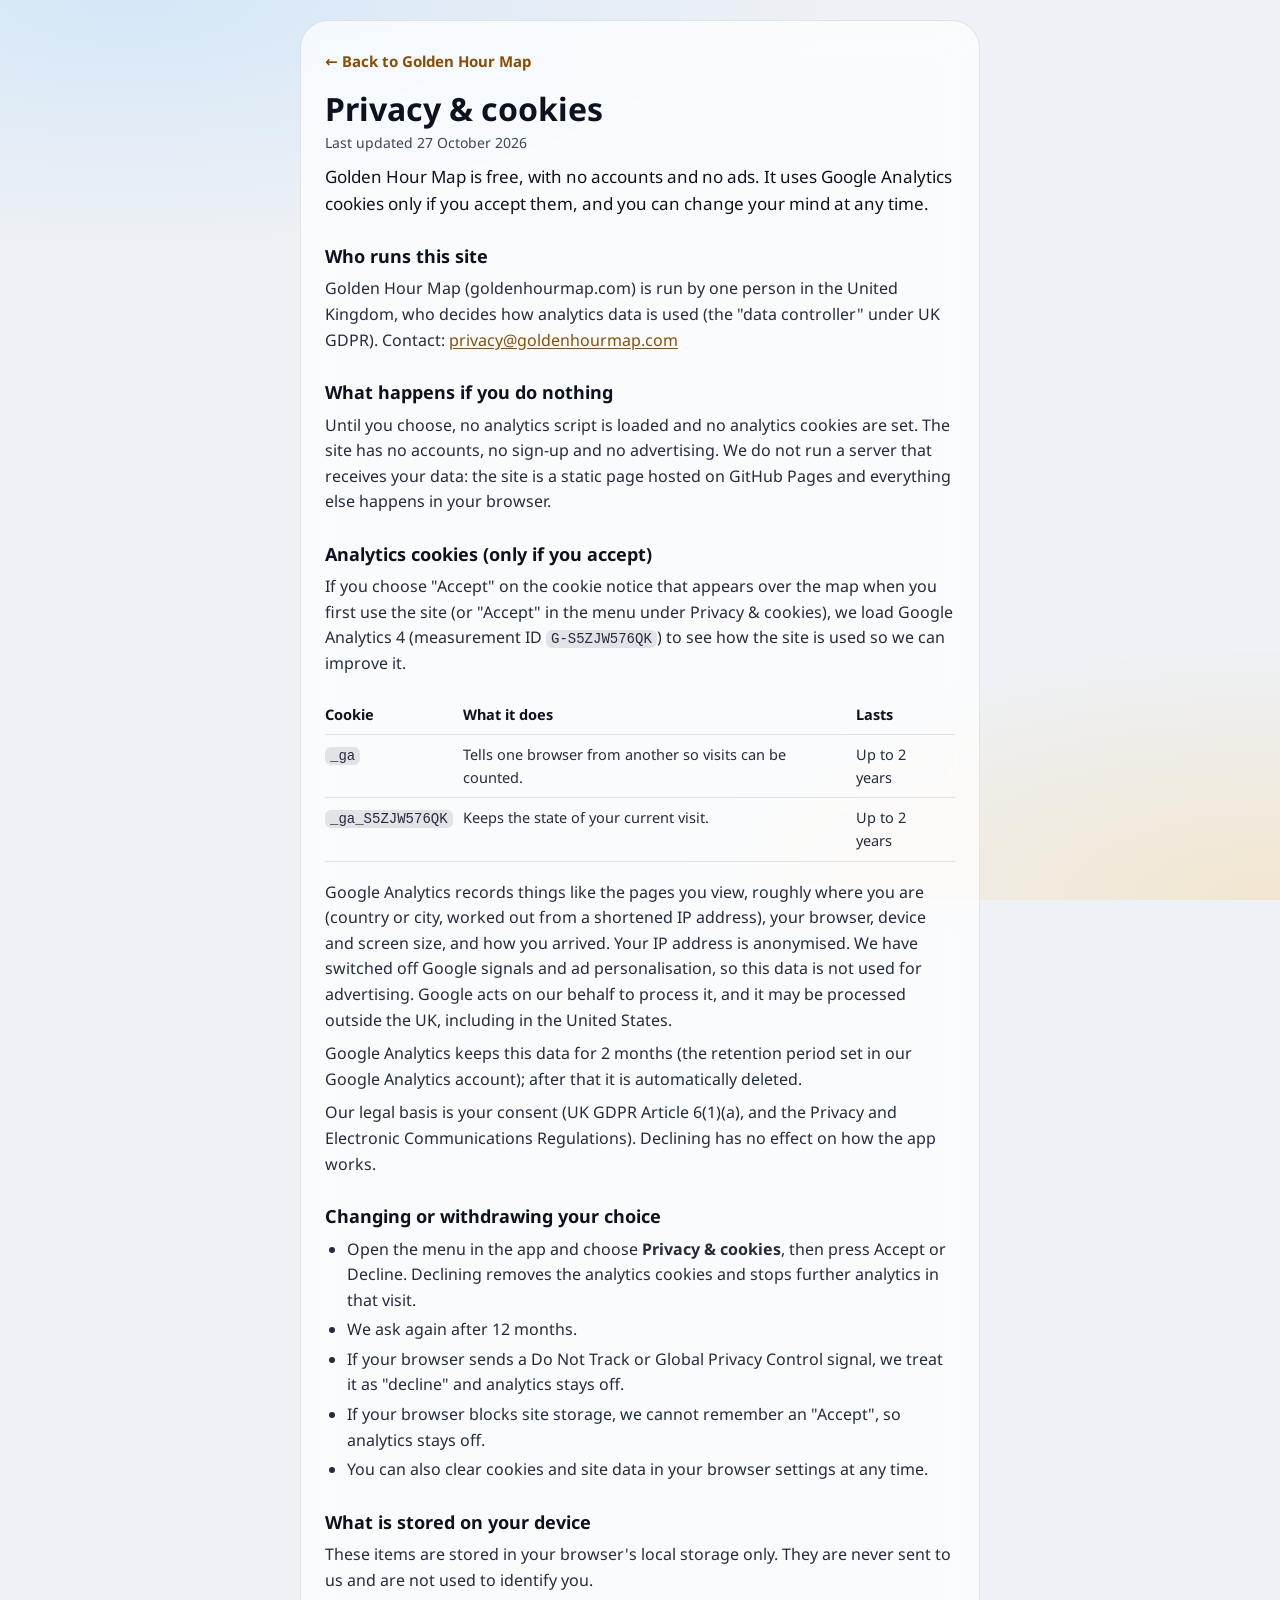
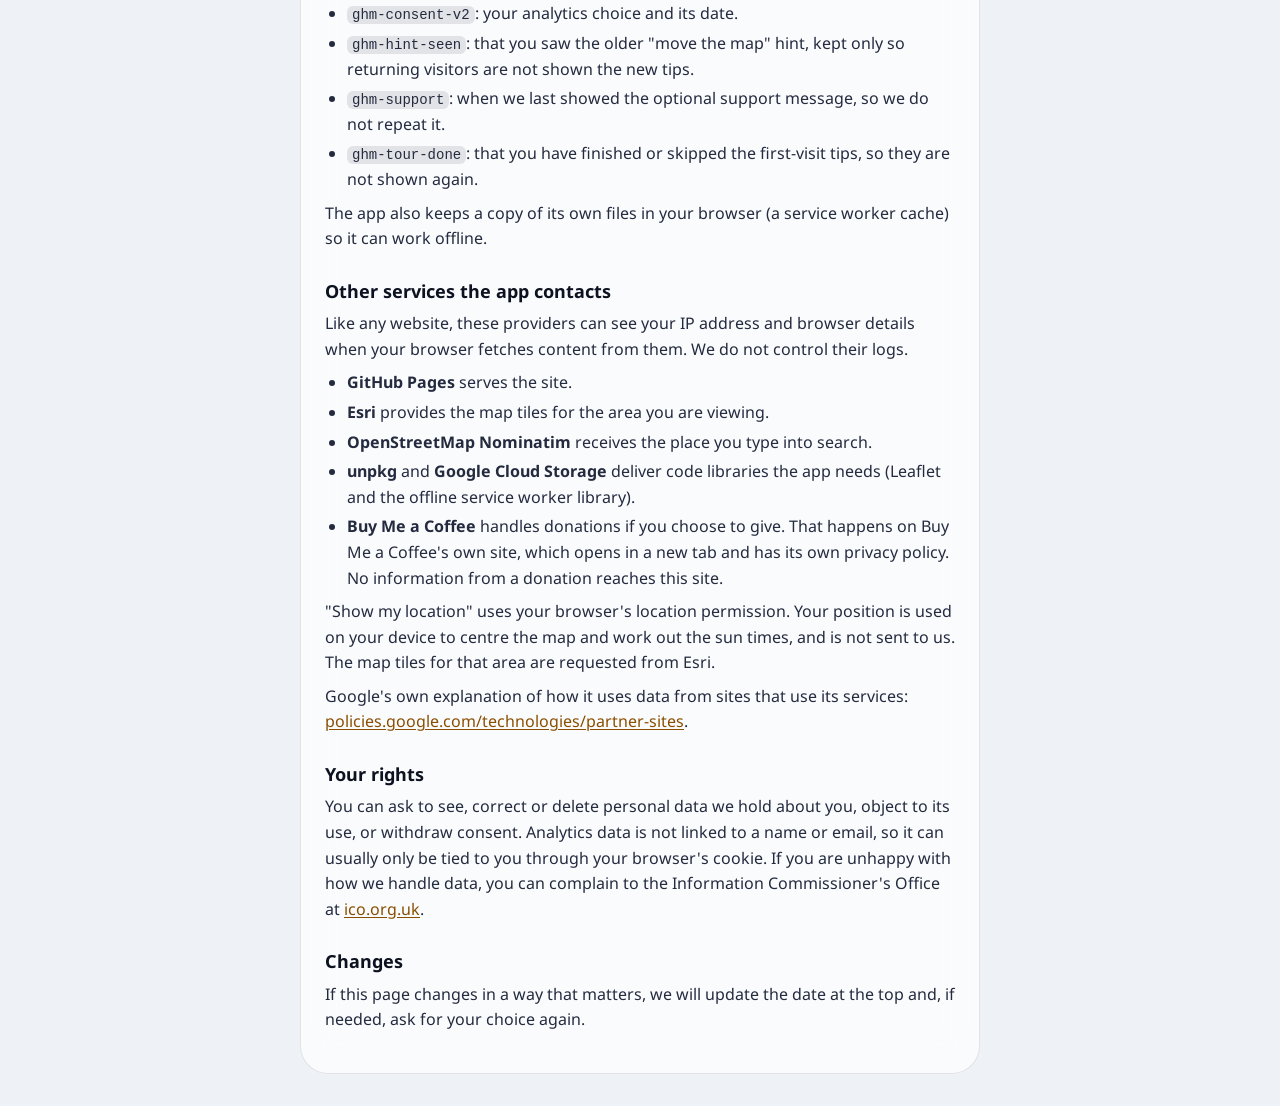
==== commit 60c13f43: "v4.1.6: SEO title and FAQ popup, Noto Sans, menu and share hint tweaks" ====
--- a/privacy.html
+++ b/privacy.html
@@ -15,7 +15,7 @@
   <link rel="apple-touch-icon" sizes="180x180" href="/apple-icon-180x180.png">
   <link rel="icon" type="image/png" sizes="32x32" href="/favicon-32x32.png">
   <link rel="icon" type="image/png" sizes="16x16" href="/favicon-16x16.png">
-  <link rel="preload" href="/fonts/calsans-latin.woff2" as="font" type="font/woff2" crossorigin>
+  <link rel="preload" href="/fonts/notosans-latin.woff2" as="font" type="font/woff2" crossorigin>
 <style>    :root {
       --bg: #eef1f5; --card: rgb(255 255 255 / 0.72); --edge: rgb(13 18 32 / 0.1);
       --text: #0d1220; --text-2: #242b3f; --text-3: #3b445a; --amber: #f5a00b; --amber-text: #8a4e00; --on-amber: #2a1700; --focus: #0b63ce;
@@ -24,28 +24,27 @@
       :root { --bg: #12151d; --card: rgb(32 37 50 / 0.72); --edge: rgb(255 255 255 / 0.12); --text: #f6f8fc; --text-2: #e6eaf3; --text-3: #c9d0df; --amber-text: #ffc45c; --focus: #8cc2ff; }
     }
     * { box-sizing: border-box; }
-    @font-face { font-family: "Cal Sans"; font-style: normal; font-weight: 400; font-display: swap; src: url(/fonts/calsans-latin-ext.woff2) format("woff2"); unicode-range: U+0100-02BA, U+02BD-02C5, U+02C7-02CC, U+02CE-02D7, U+02DD-02FF, U+0304, U+0308, U+0329, U+1D00-1DBF, U+1E00-1E9F, U+1EF2-1EFF, U+2020, U+20A0-20AB, U+20AD-20C4, U+2113, U+2C60-2C7F, U+A720-A7FF; }
-    @font-face { font-family: "Cal Sans"; font-style: normal; font-weight: 400; font-display: swap; src: url(/fonts/calsans-latin.woff2) format("woff2"); unicode-range: U+0000-00FF, U+0131, U+0152-0153, U+02BB-02BC, U+02C6, U+02DA, U+02DC, U+0304, U+0308, U+0329, U+2000-206F, U+20AC, U+2122, U+2191, U+2193, U+2212, U+2215, U+FEFF, U+FFFD; }
+    @font-face { font-family: "Noto Sans"; font-style: normal; font-weight: 100 900; font-display: swap; src: url(/fonts/notosans-latin-ext.woff2) format("woff2"); unicode-range: U+0100-02BA, U+02BD-02C5, U+02C7-02CC, U+02CE-02D7, U+02DD-02FF, U+0304, U+0308, U+0329, U+1D00-1DBF, U+1E00-1E9F, U+1EF2-1EFF, U+2020, U+20A0-20AB, U+20AD-20C4, U+2113, U+2C60-2C7F, U+A720-A7FF; }
+    @font-face { font-family: "Noto Sans"; font-style: normal; font-weight: 100 900; font-display: swap; src: url(/fonts/notosans-latin.woff2) format("woff2"); unicode-range: U+0000-00FF, U+0131, U+0152-0153, U+02BB-02BC, U+02C6, U+02DA, U+02DC, U+0304, U+0308, U+0329, U+2000-206F, U+20AC, U+2122, U+2191, U+2193, U+2212, U+2215, U+FEFF, U+FFFD; }
     @font-face { font-family: "Outfit"; font-style: normal; font-weight: 100 900; font-display: swap; src: url(/fonts/outfit-latin-ext.woff2) format("woff2"); unicode-range: U+0100-02BA, U+02BD-02C5, U+02C7-02CC, U+02CE-02D7, U+02DD-02FF, U+0304, U+0308, U+0329, U+1D00-1DBF, U+1E00-1E9F, U+1EF2-1EFF, U+2020, U+20A0-20AB, U+20AD-20C4, U+2113, U+2C60-2C7F, U+A720-A7FF; }
     @font-face { font-family: "Outfit"; font-style: normal; font-weight: 100 900; font-display: swap; src: url(/fonts/outfit-latin.woff2) format("woff2"); unicode-range: U+0000-00FF, U+0131, U+0152-0153, U+02BB-02BC, U+02C6, U+02DA, U+02DC, U+0304, U+0308, U+0329, U+2000-206F, U+20AC, U+2122, U+2191, U+2193, U+2212, U+2215, U+FEFF, U+FFFD; }
     html { -webkit-text-size-adjust: 100%; }
-    :where(h1, h2, h3, p, li, a, th, td, button) { word-spacing: -0.05em; }
+    :where(h1, h2, h3, p, li, a, th, td, button) { word-spacing: normal; }
     body {
       margin: 0; min-height: 100vh; color: var(--text); background: var(--bg);
       background-image: radial-gradient(ellipse 80% 40% at 10% 0%, rgb(150 205 255 / 0.28), transparent 70%), radial-gradient(ellipse 70% 40% at 100% 100%, rgb(255 196 95 / 0.25), transparent 70%);
       background-attachment: fixed;
-      font: 16px/1.6 "Cal Sans", "Outfit", system-ui, -apple-system, "Segoe UI", Roboto, "Helvetica Neue", Arial, sans-serif;
-      font-synthesis: none;
-      word-spacing: -0.05em;
+      font: 16px/1.6 "Noto Sans", "Outfit", system-ui, -apple-system, "Segoe UI", Roboto, "Helvetica Neue", Arial, sans-serif;
+      word-spacing: normal;
       font-variant-numeric: tabular-nums;
       padding: max(20px, env(safe-area-inset-top)) max(16px, env(safe-area-inset-right)) max(32px, env(safe-area-inset-bottom)) max(16px, env(safe-area-inset-left));
     }
     main { max-width: 680px; margin: 0 auto; padding: 28px 24px 32px; background: var(--card); border: 1px solid var(--edge); border-radius: 28px; -webkit-backdrop-filter: blur(18px) saturate(1.4); backdrop-filter: blur(18px) saturate(1.4); }
     @media (prefers-reduced-transparency: reduce) { main { background: var(--bg); -webkit-backdrop-filter: none; backdrop-filter: none; } }
-    .back { display: inline-block; margin-bottom: 18px; font-weight: 400; font-size: 15px; color: var(--amber-text); text-decoration: none; border-radius: 6px; }
+    .back { display: inline-block; margin-bottom: 18px; font-weight: 700; font-size: 15px; color: var(--amber-text); text-decoration: none; border-radius: 6px; }
     .back:hover { text-decoration: underline; }
-    h1 { margin: 0; font-size: 32px; line-height: 1.1; font-weight: 400; letter-spacing: 0; }
-    h2 { margin: 28px 0 6px; font-size: 18px; line-height: 1.3; font-weight: 400; letter-spacing: 0; }
+    h1 { margin: 0; font-size: 32px; line-height: 1.1; font-weight: 700; letter-spacing: 0; }
+    h2 { margin: 28px 0 6px; font-size: 18px; line-height: 1.3; font-weight: 700; letter-spacing: 0; }
     p, li { color: var(--text-2); }
     p { margin: 8px 0; }
     ul { margin: 8px 0; padding-left: 22px; }
@@ -57,7 +56,7 @@
     code { font: 14px ui-monospace, SFMono-Regular, Menlo, Consolas, monospace; padding: 1px 5px; border-radius: 6px; background: var(--edge); }
     table { width: 100%; margin: 10px 0; border-collapse: collapse; font-size: 14.5px; }
     th, td { padding: 8px 10px 8px 0; text-align: left; vertical-align: top; border-bottom: 1px solid var(--edge); color: var(--text-2); }
-    th { color: var(--text); font-weight: 400; }
+    th { color: var(--text); font-weight: 700; }
     .wrap { overflow-x: auto; }
     @media (max-width: 480px) { main { padding: 22px 18px 26px; border-radius: 24px; } h1 { font-size: 28px; } }
 </style>
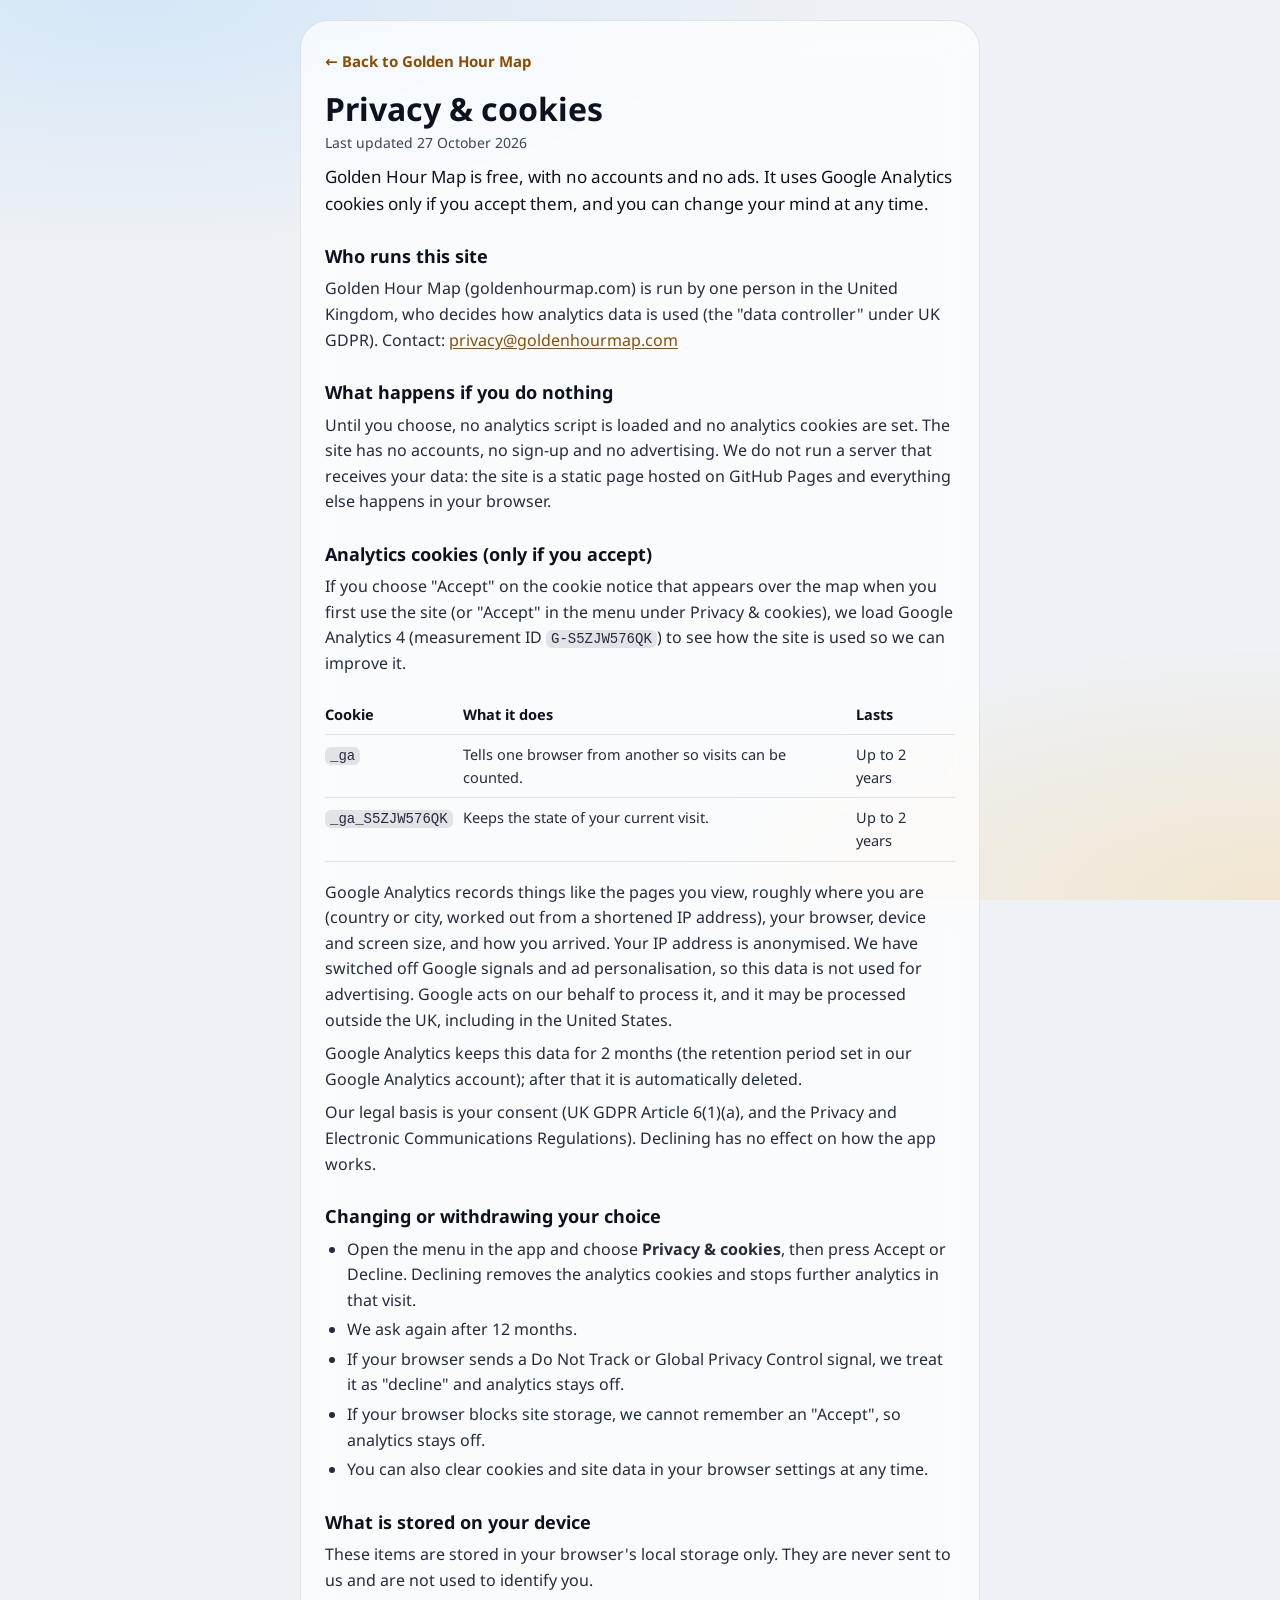
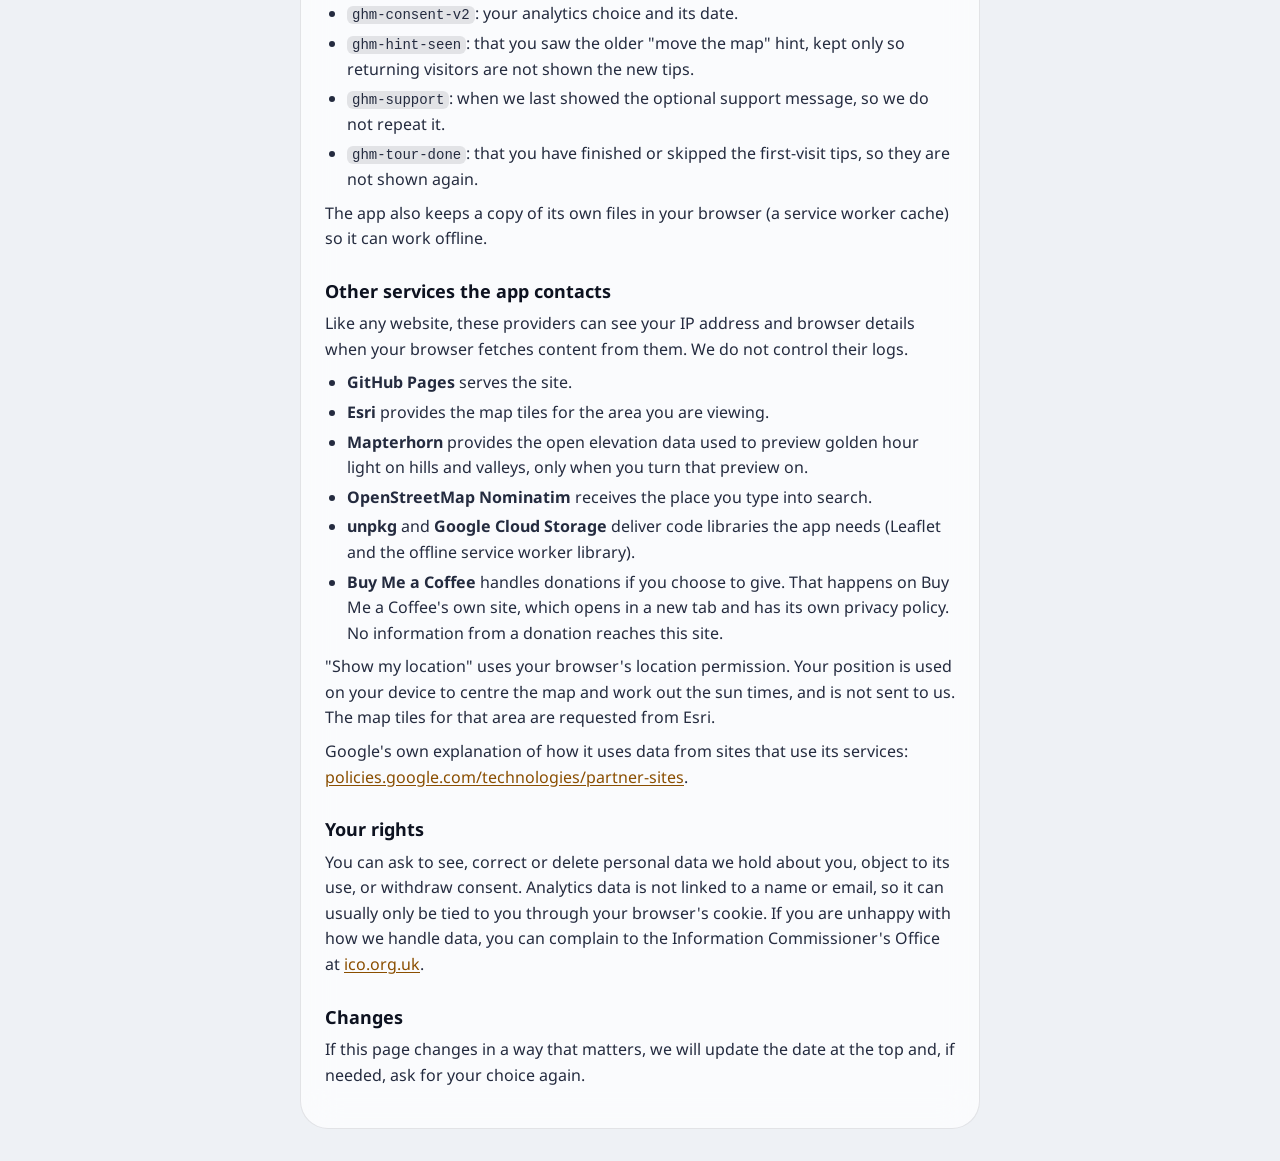
==== commit 3f5d9f5a: "v4.1.8: golden-hour light preview with terrain shadows, card scrubber, sun on arc, share hint once p" ====
--- a/privacy.html
+++ b/privacy.html
@@ -115,6 +115,7 @@
     <ul>
       <li><strong>GitHub Pages</strong> serves the site.</li>
       <li><strong>Esri</strong> provides the map tiles for the area you are viewing.</li>
+      <li><strong>Mapterhorn</strong> provides the open elevation data used to preview golden hour light on hills and valleys, only when you turn that preview on.</li>
       <li><strong>OpenStreetMap Nominatim</strong> receives the place you type into search.</li>
       <li><strong>unpkg</strong> and <strong>Google Cloud Storage</strong> deliver code libraries the app needs (Leaflet and the offline service worker library).</li>
       <li><strong>Buy Me a Coffee</strong> handles donations if you choose to give. That happens on Buy Me a Coffee's own site, which opens in a new tab and has its own privacy policy. No information from a donation reaches this site.</li>
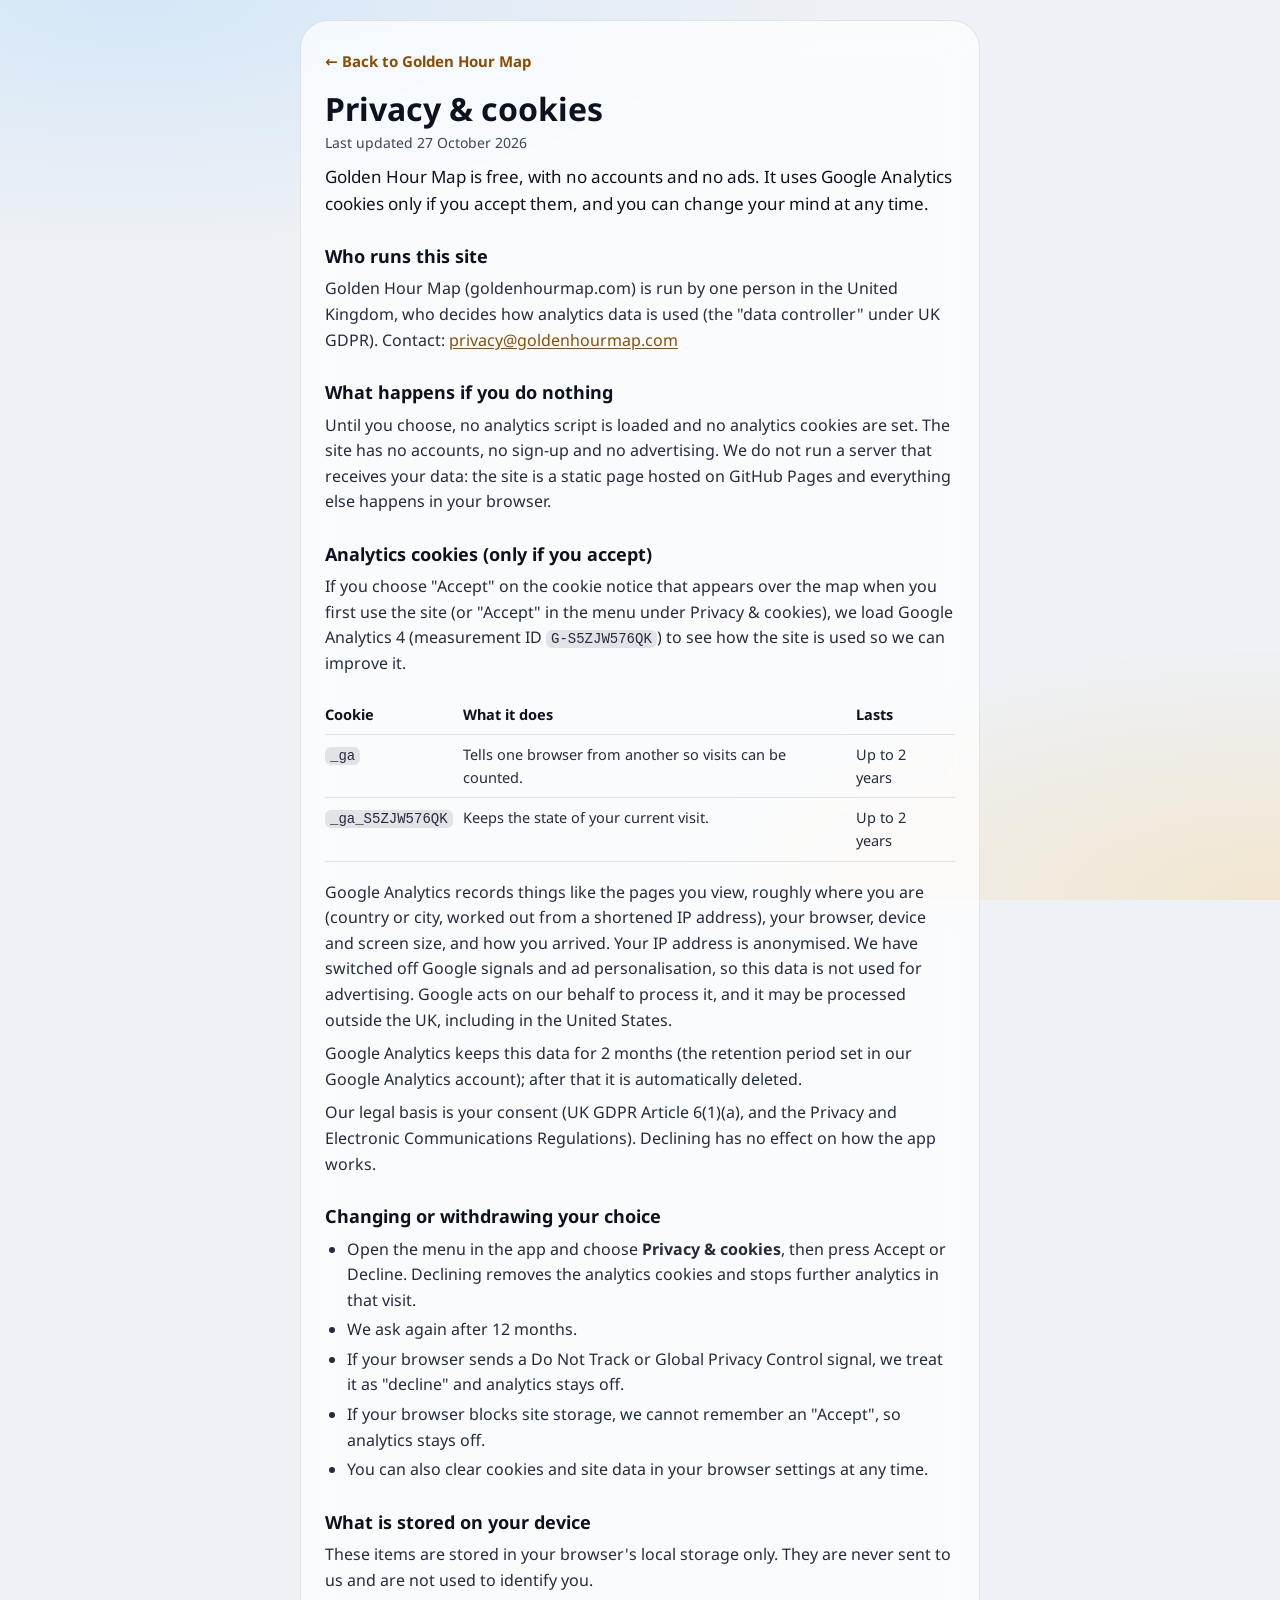
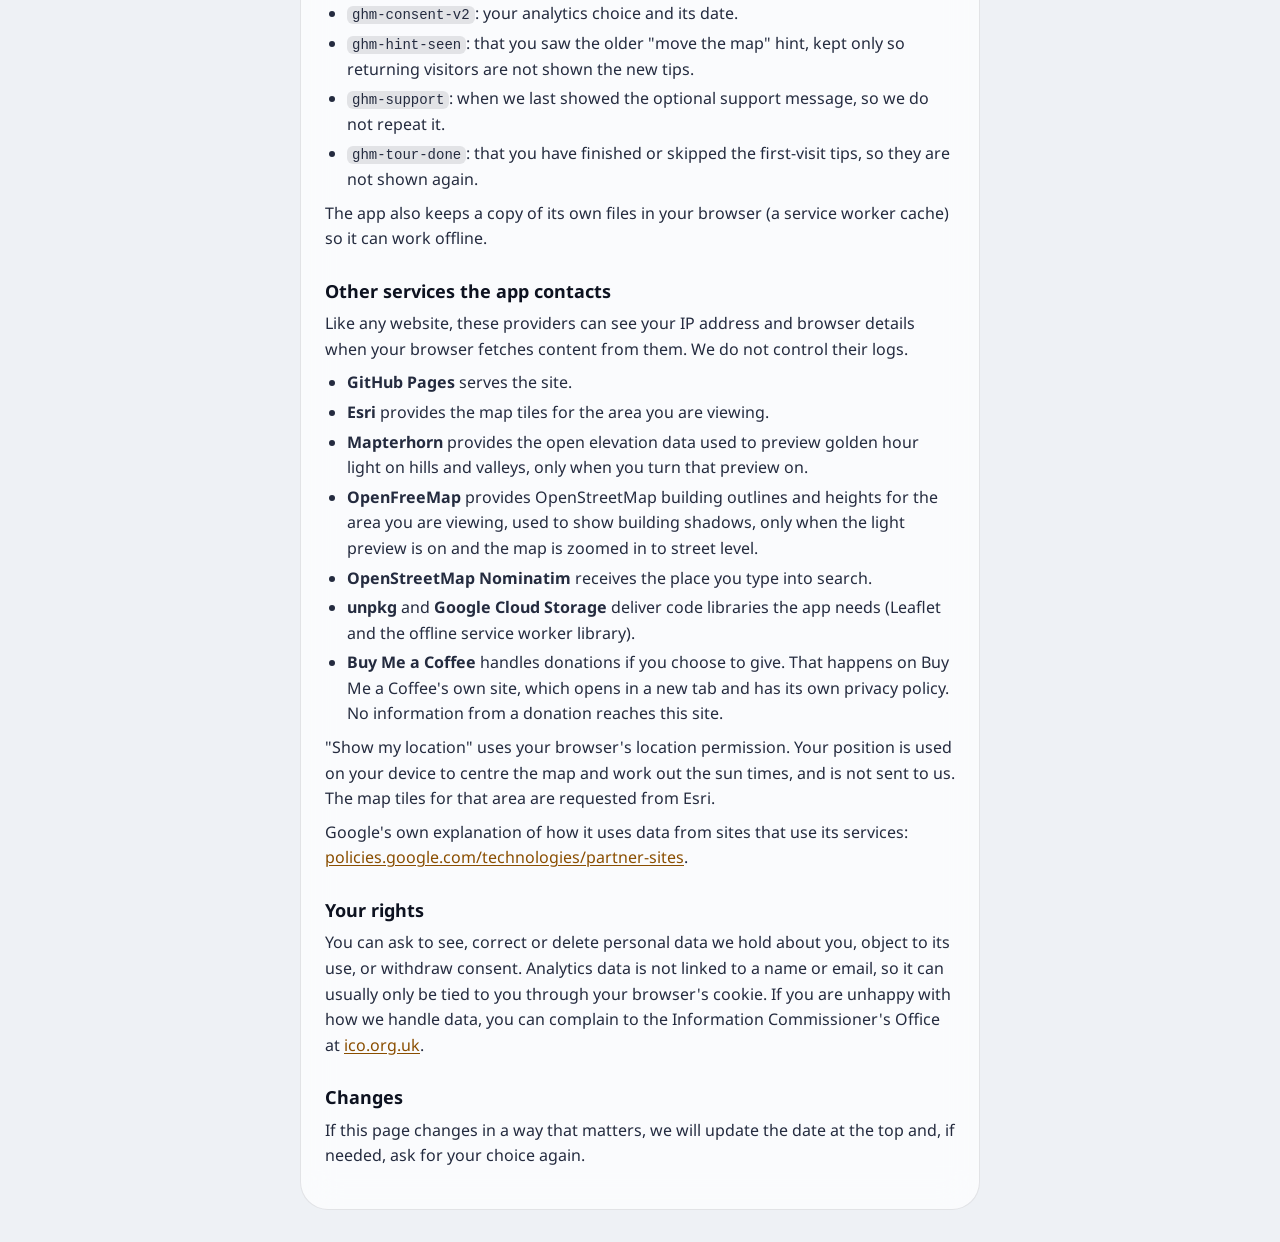
==== commit eeed66cf: "v4.1.10: building shadows in light preview (OpenFreeMap vector tiles), vendored vector-tile decoder" ====
--- a/privacy.html
+++ b/privacy.html
@@ -116,6 +116,7 @@
       <li><strong>GitHub Pages</strong> serves the site.</li>
       <li><strong>Esri</strong> provides the map tiles for the area you are viewing.</li>
       <li><strong>Mapterhorn</strong> provides the open elevation data used to preview golden hour light on hills and valleys, only when you turn that preview on.</li>
+      <li><strong>OpenFreeMap</strong> provides OpenStreetMap building outlines and heights for the area you are viewing, used to show building shadows, only when the light preview is on and the map is zoomed in to street level.</li>
       <li><strong>OpenStreetMap Nominatim</strong> receives the place you type into search.</li>
       <li><strong>unpkg</strong> and <strong>Google Cloud Storage</strong> deliver code libraries the app needs (Leaflet and the offline service worker library).</li>
       <li><strong>Buy Me a Coffee</strong> handles donations if you choose to give. That happens on Buy Me a Coffee's own site, which opens in a new tab and has its own privacy policy. No information from a donation reaches this site.</li>
